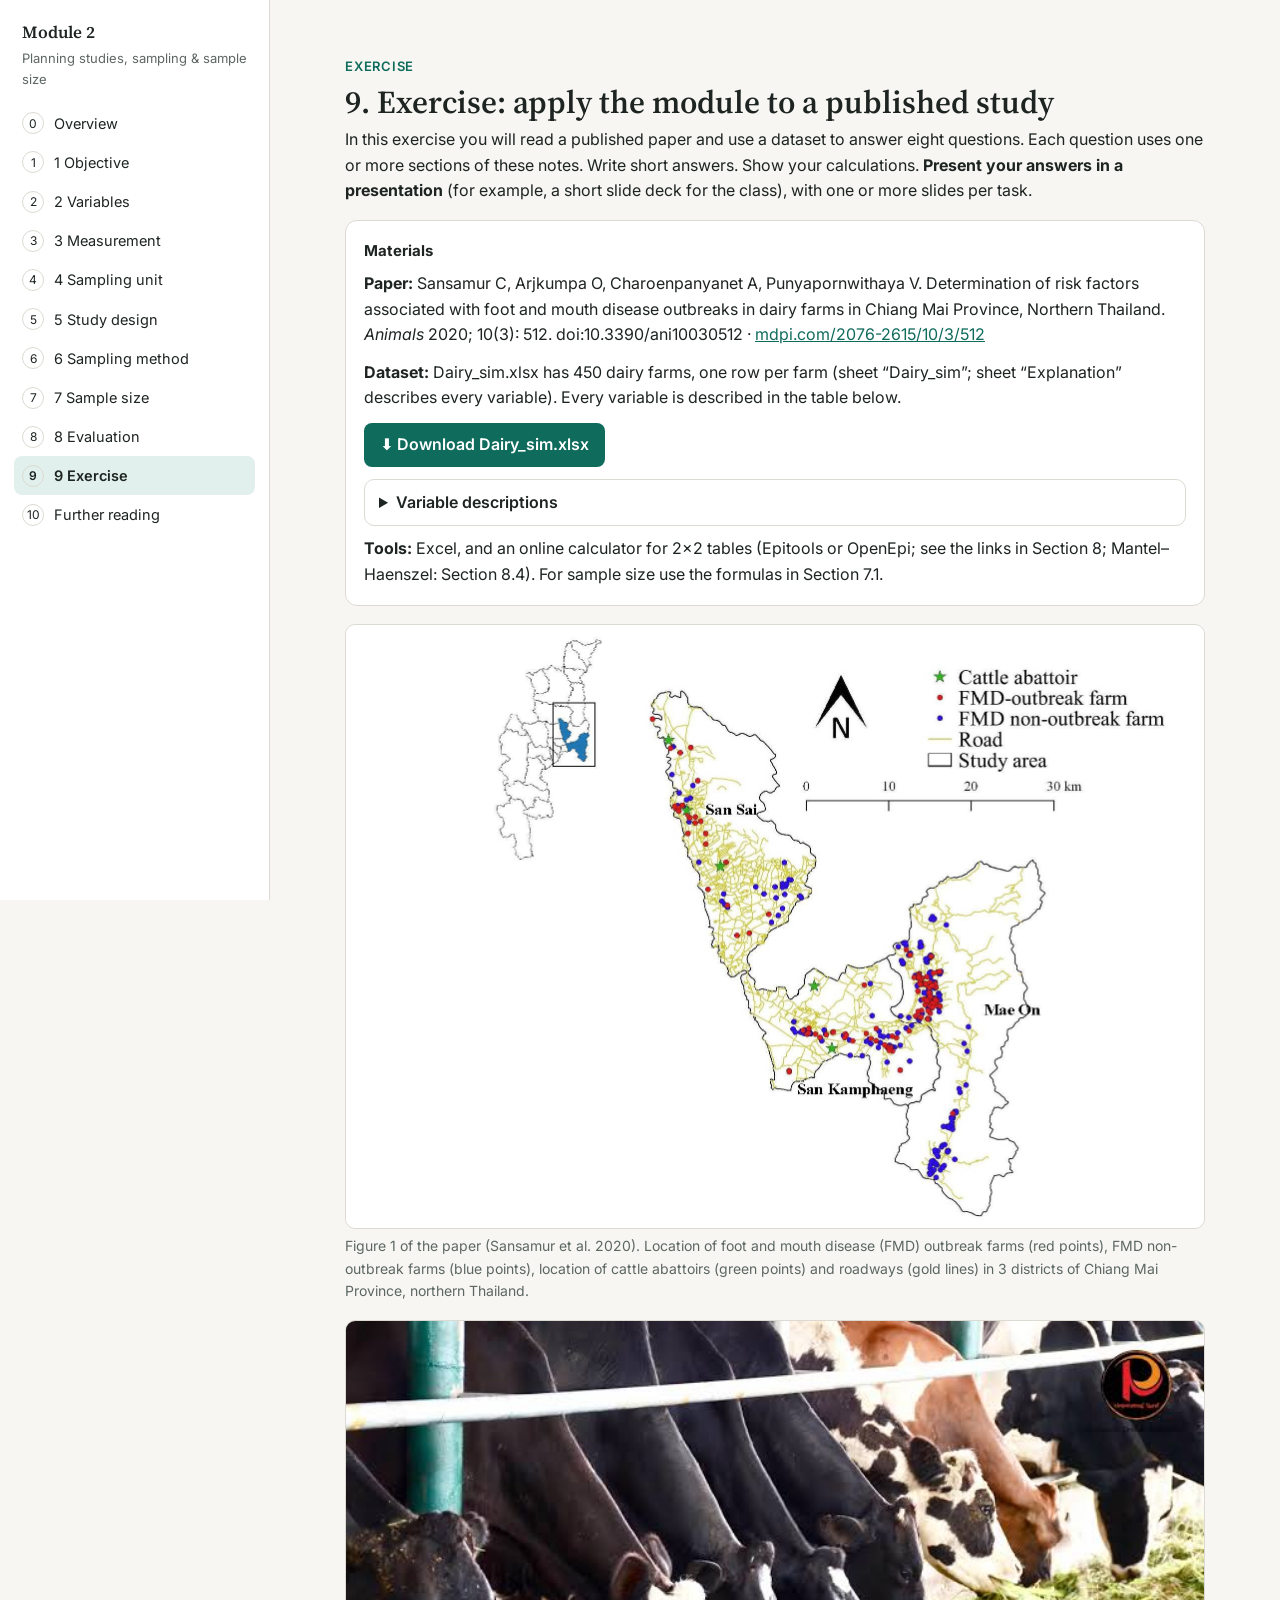
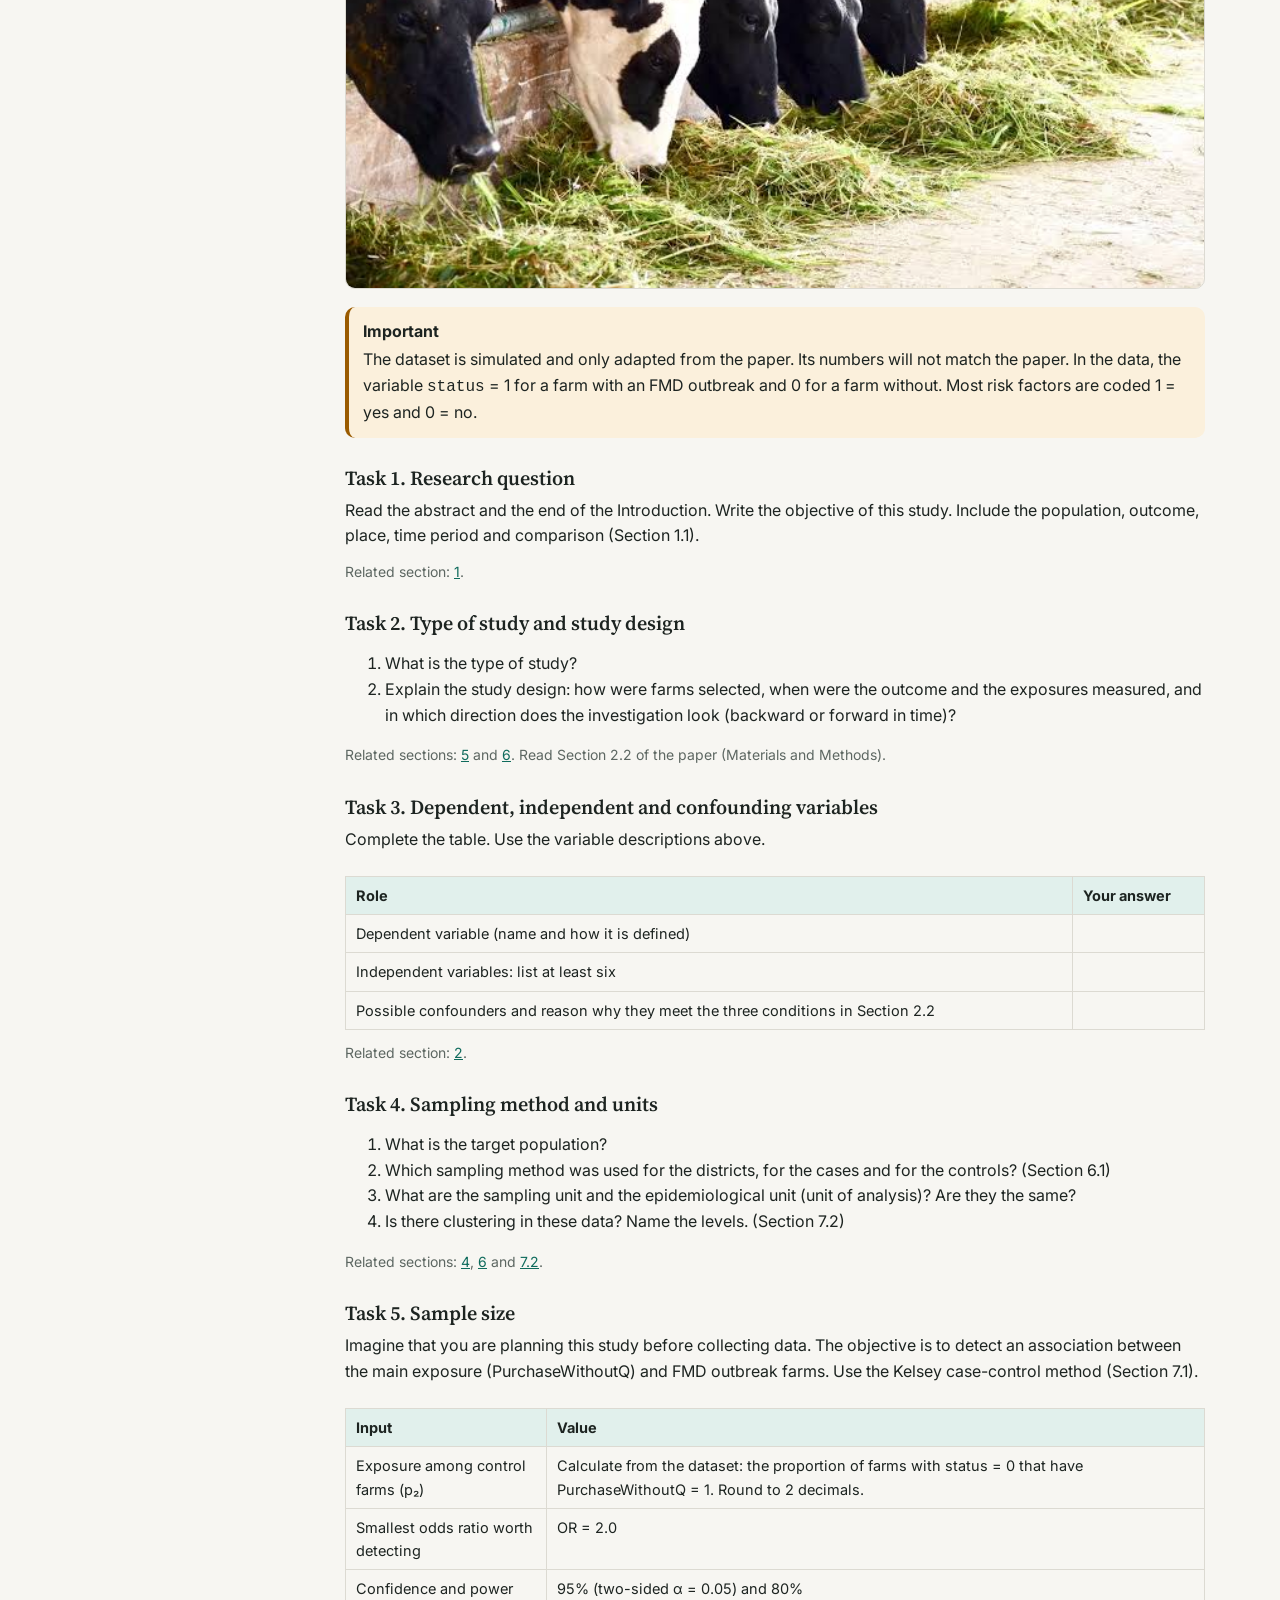
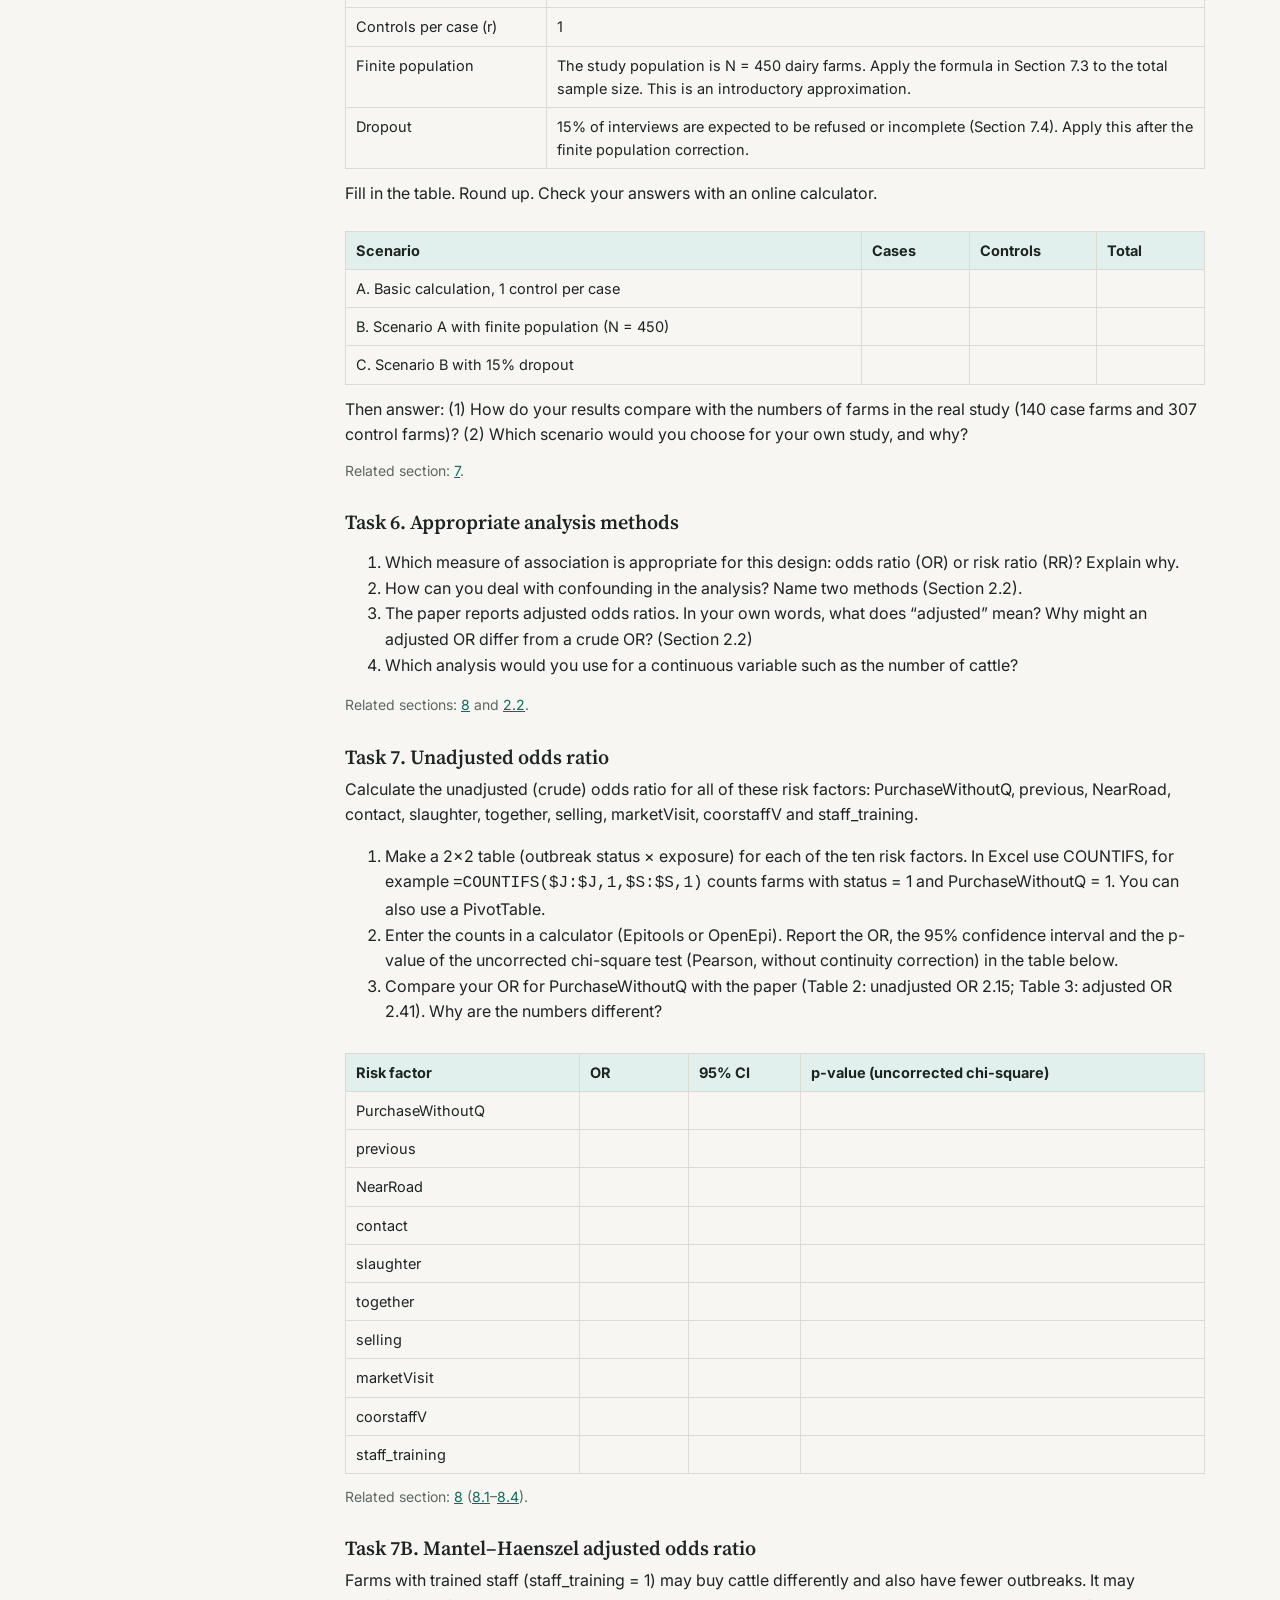
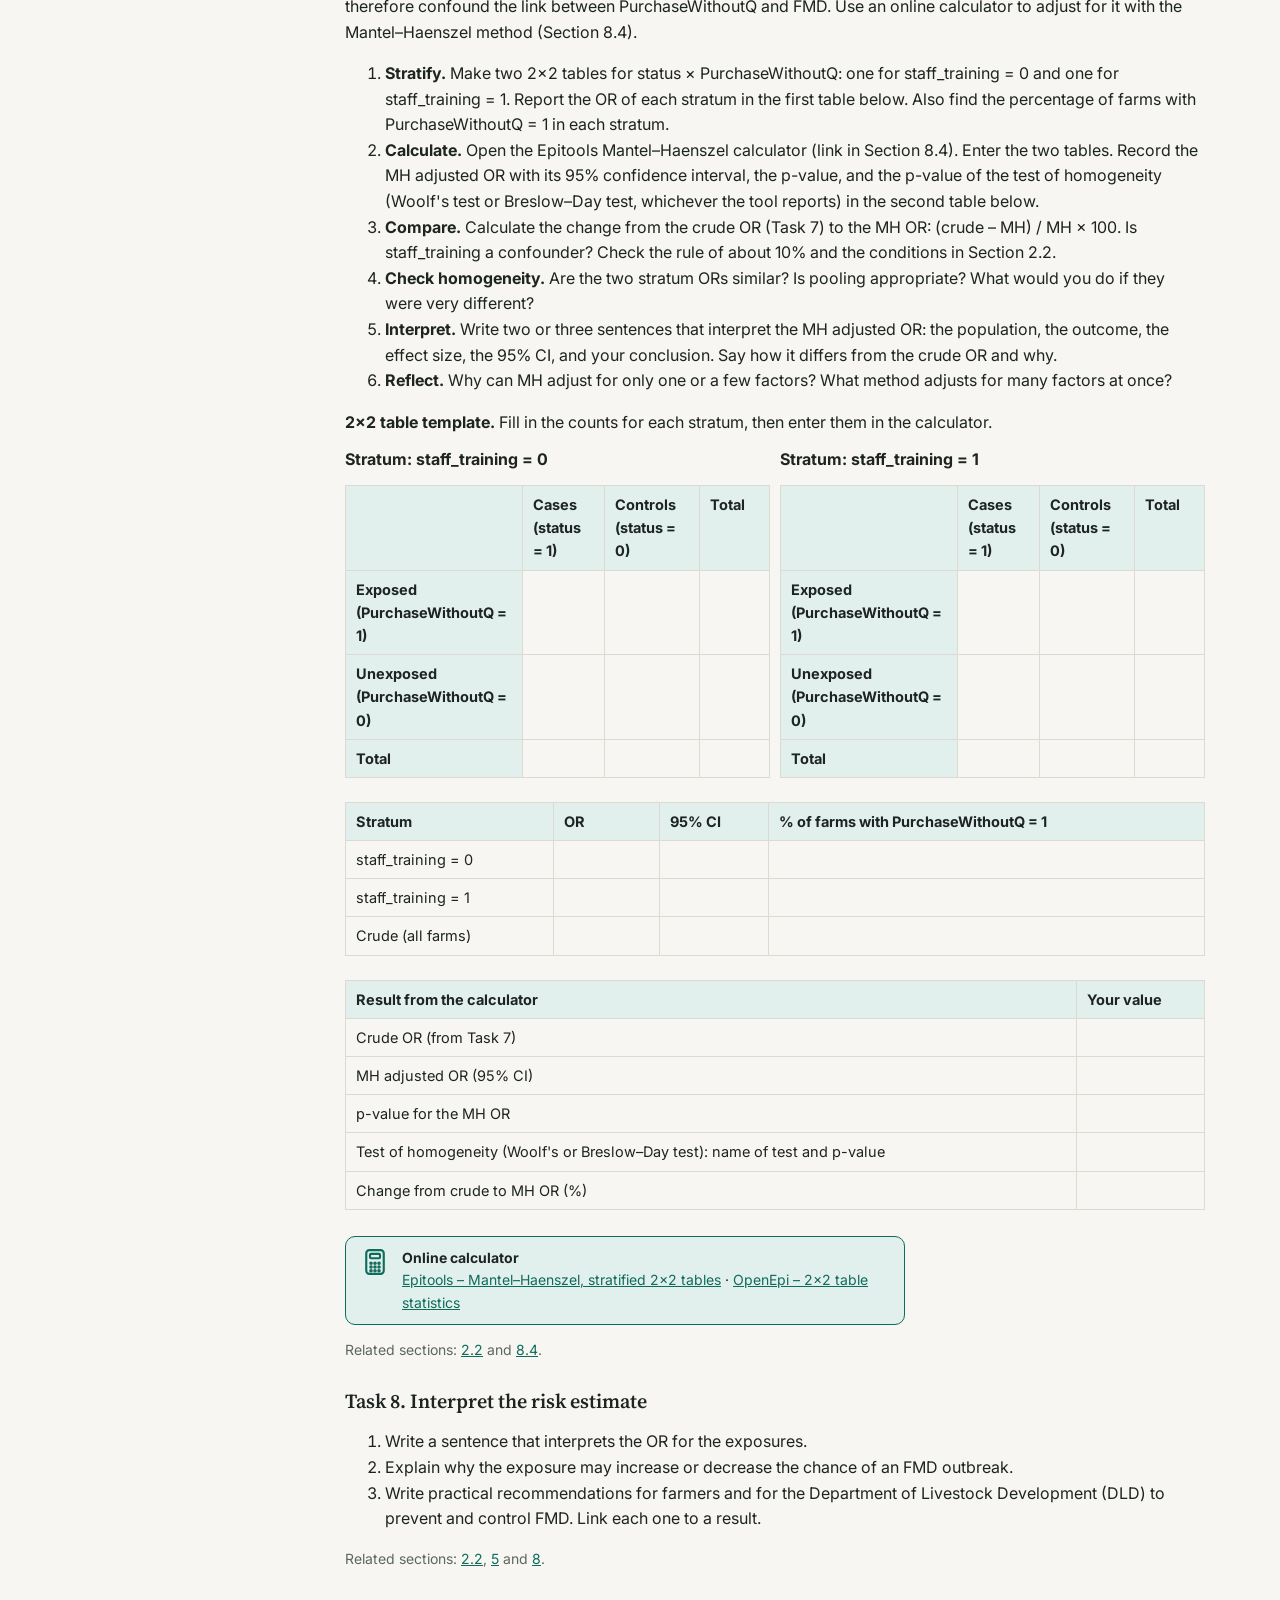
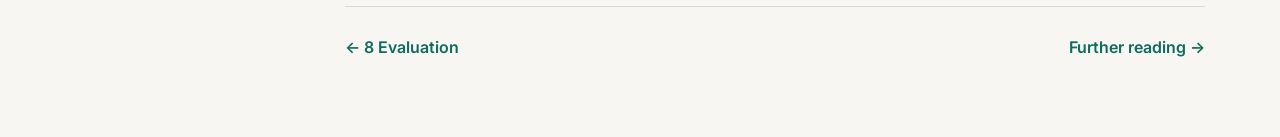
==== 09-exercise.html @ 0840a91d "Add files via upload" ====
<!doctype html>
<html lang="en"><head><meta charset="utf-8"><meta name="viewport" content="width=device-width,initial-scale=1">
<title>Module 2 · 9 Exercise</title>
<link rel="preconnect" href="https://fonts.googleapis.com">
<link href="https://fonts.googleapis.com/css2?family=Inter:wght@400;500;600&family=Source+Serif+4:opsz,wght@8..60,500;8..60,600&display=swap" rel="stylesheet">
<link rel="stylesheet" href="style.css">
</head><body>
<div class="top"><button class="btn alt" id="menu" aria-label="Open contents">☰ Contents</button><b>Module 2</b></div>
<nav class="side" id="side" aria-label="Contents"><div class="brand">Module 2</div><div class="sub">Planning studies, sampling &amp; sample size</div><div id="nav"><a href="index.html"><span class="n">0</span>Overview</a><a href="01-objective.html"><span class="n">1</span>1 Objective</a><a href="02-variables.html"><span class="n">2</span>2 Variables</a><a href="03-measurement.html"><span class="n">3</span>3 Measurement</a><a href="04-sampling-unit.html"><span class="n">4</span>4 Sampling unit</a><a href="05-study-design.html"><span class="n">5</span>5 Study design</a><a href="06-sampling-method.html"><span class="n">6</span>6 Sampling method</a><a href="07-sample-size.html"><span class="n">7</span>7 Sample size</a><a href="08-evaluation.html"><span class="n">8</span>8 Evaluation</a><a href="09-exercise.html" class="on" aria-current="page"><span class="n">9</span>9 Exercise</a><a href="10-further-reading.html"><span class="n">10</span>Further reading</a></div></nav>
<main>
<section id="s9">
 <div class="kick">Exercise</div><h2>9. Exercise: apply the module to a published study</h2>
 <p>In this exercise you will read a published paper and use a dataset to answer eight questions. Each question uses one or more sections of these notes. Write short answers. Show your calculations. <b>Present your answers in a presentation</b> (for example, a short slide deck for the class), with one or more slides per task.</p>
 <div class="card"><h4>Materials</h4><p><b>Paper:</b> Sansamur C, Arjkumpa O, Charoenpanyanet A, Punyapornwithaya V. Determination of risk factors associated with foot and mouth disease outbreaks in dairy farms in Chiang Mai Province, Northern Thailand. <i>Animals</i> 2020; 10(3): 512. doi:10.3390/ani10030512 · <a href="https://www.mdpi.com/2076-2615/10/3/512" target="_blank" rel="noopener">mdpi.com/2076-2615/10/3/512</a></p>
 <p><b>Dataset:</b> Dairy_sim.xlsx has 450 dairy farms, one row per farm (sheet “Dairy_sim”; sheet “Explanation” describes every variable). Every variable is described in the table below.</p>
 <p><a class="btn dl" href="Dairy_sim.xlsx" download>⬇ Download Dairy_sim.xlsx</a></p>
 <details><summary>Variable descriptions</summary><div class="tw"><table><tr><th>Variable</th><th>Explanation</th></tr><tr><td><code>id</code></td><td>Farm ID</td></tr><tr><td><code>villagename</code></td><td>Village name</td></tr><tr><td><code>subdistrict</code></td><td>Subdistrict</td></tr><tr><td><code>district</code></td><td>District</td></tr><tr><td><code>gender</code></td><td>Gender of farmer</td></tr><tr><td><code>age</code></td><td>Age of farmer</td></tr><tr><td><code>expe</code></td><td>Experience of farmer (years)</td></tr><tr><td><code>education</code></td><td>Education level of farmer</td></tr><tr><td><code>number</code></td><td>Number of cattle</td></tr><tr><td><code>status</code></td><td>Status of FMD outbreaks in farms (0 = non-disease; 1 = disease)</td></tr><tr><td><code>previous</code></td><td>History of FMD outbreaks in the previous year</td></tr><tr><td><code>NearRoad</code></td><td>Farm located near roadways</td></tr><tr><td><code>type</code></td><td>Farm with tie-stall system</td></tr><tr><td><code>contact</code></td><td>Having neighbour farm within 500 m radius</td></tr><tr><td><code>water</code></td><td>Use tap water on farm</td></tr><tr><td><code>waste</code></td><td>Farm with waste management</td></tr><tr><td><code>slaughter</code></td><td>Farms located within a 5 km radius of cattle abattoirs</td></tr><tr><td><code>together</code></td><td>Farms located near shared cattle grazing areas in a 10 km radius</td></tr><tr><td><code>PurchaseWithoutQ</code></td><td>Purchase of a new cow without following quarantine protocol</td></tr><tr><td><code>selling</code></td><td>Entrance of vehicle carrying the stock and/or cow out of the farm</td></tr><tr><td><code>feces</code></td><td>Entrance of dung trader vehicles</td></tr><tr><td><code>milk</code></td><td>Farms located within a 5 km radius of milk collecting center</td></tr><tr><td><code>coorstaffV</code></td><td>Employing artificial insemination (AI) services with more than 1 staff member</td></tr><tr><td><code>marketVisit</code></td><td>Farmers visit cattle markets 2 months before outbreaks</td></tr><tr><td><code>neighb_count</code></td><td>Number of neighboring farms within 2 km radius</td></tr><tr><td><code>shared_equip</code></td><td>The farm shares equipment with other farms</td></tr><tr><td><code>staff_training</code></td><td>Farm staff have received formal biosecurity training</td></tr></table></div></details>
 <p style="margin:0"><b>Tools:</b> Excel, and an online calculator for 2×2 tables (Epitools or OpenEpi; see the links in Section 8; Mantel–Haenszel: Section 8.4). For sample size use the formulas in Section 7.1.</p></div>
 <figure><img src="fig_paper1.jpg" alt="Map of FMD outbreak and non-outbreak farms, cattle abattoirs and roads in three districts of Chiang Mai Province" loading="lazy"><figcaption>Figure 1 of the paper (Sansamur et al. 2020). Location of foot and mouth disease (FMD) outbreak farms (red points), FMD non-outbreak farms (blue points), location of cattle abattoirs (green points) and roadways (gold lines) in 3 districts of Chiang Mai Province, northern Thailand.</figcaption></figure>
 <figure><img src="photo_cows.jpg" alt="Dairy cows in a tie-stall barn eating fresh-cut forage at the feed line" loading="lazy"></figure>
 <div class="warn"><b>Important</b>The dataset is simulated and only adapted from the paper. Its numbers will not match the paper. In the data, the variable <code>status</code> = 1 for a farm with an FMD outbreak and 0 for a farm without. Most risk factors are coded 1 = yes and 0 = no.</div>

 <h3>Task 1. Research question</h3>
 <p>Read the abstract and the end of the Introduction. Write the objective of this study. Include the population, outcome, place, time period and comparison (Section 1.1).</p><p class="rel">Related section: <a href="01-objective.html">1</a>.</p>
 <h3>Task 2. Type of study and study design</h3>
 <ol><li>What is the type of study?</li><li>Explain the study design: how were farms selected, when were the outcome and the exposures measured, and in which direction does the investigation look (backward or forward in time)?</li></ol><p class="rel">Related sections: <a href="05-study-design.html">5</a> and <a href="06-sampling-method.html">6</a>. Read Section 2.2 of the paper (Materials and Methods).</p>
 <h3>Task 3. Dependent, independent and confounding variables</h3>
 <p>Complete the table. Use the variable descriptions above.</p>
 <div class="tw"><table class="st"><tr><th>Role</th><th>Your answer</th></tr><tr><td>Dependent variable (name and how it is defined)</td><td></td></tr><tr><td>Independent variables: list at least six</td><td></td></tr><tr><td>Possible confounders and reason why they meet the three conditions in Section 2.2</td><td></td></tr></table></div>
 <p class="rel">Related section: <a href="02-variables.html">2</a>.</p>
 <h3>Task 4. Sampling method and units</h3>
 <ol><li>What is the target population?</li><li>Which sampling method was used for the districts, for the cases and for the controls? (Section 6.1)</li><li>What are the sampling unit and the epidemiological unit (unit of analysis)? Are they the same?</li><li>Is there clustering in these data? Name the levels. (Section 7.2)</li></ol><p class="rel">Related sections: <a href="04-sampling-unit.html">4</a>, <a href="06-sampling-method.html">6</a> and <a href="07-sample-size.html#s7-2">7.2</a>.</p>
 <h3>Task 5. Sample size</h3>
 <p>Imagine that you are planning this study before collecting data. The objective is to detect an association between the main exposure (PurchaseWithoutQ) and FMD outbreak farms. Use the Kelsey case-control method (Section 7.1).</p>
 <div class="tw"><table class="st"><tr><th>Input</th><th>Value</th></tr><tr><td>Exposure among control farms (p₂)</td><td>Calculate from the dataset: the proportion of farms with status = 0 that have PurchaseWithoutQ = 1. Round to 2 decimals.</td></tr><tr><td>Smallest odds ratio worth detecting</td><td>OR = 2.0</td></tr><tr><td>Confidence and power</td><td>95% (two-sided α = 0.05) and 80%</td></tr><tr><td>Controls per case (r)</td><td>1</td></tr><tr><td>Finite population</td><td>The study population is N = 450 dairy farms. Apply the formula in Section 7.3 to the total sample size. This is an introductory approximation.</td></tr><tr><td>Dropout</td><td>15% of interviews are expected to be refused or incomplete (Section 7.4). Apply this after the finite population correction.</td></tr></table></div>
 <p>Fill in the table. Round up. Check your answers with an online calculator.</p>
 <div class="tw"><table class="st"><tr><th>Scenario</th><th>Cases</th><th>Controls</th><th>Total</th></tr><tr><td>A. Basic calculation, 1 control per case</td><td></td><td></td><td></td></tr><tr><td>B. Scenario A with finite population (N = 450)</td><td></td><td></td><td></td></tr><tr><td>C. Scenario B with 15% dropout</td><td></td><td></td><td></td></tr></table></div>
 <p>Then answer: (1) How do your results compare with the numbers of farms in the real study (140 case farms and 307 control farms)? (2) Which scenario would you choose for your own study, and why?</p><p class="rel">Related section: <a href="07-sample-size.html">7</a>.</p>
 <h3>Task 6. Appropriate analysis methods</h3>
 <ol><li>Which measure of association is appropriate for this design: odds ratio (OR) or risk ratio (RR)? Explain why.</li><li>How can you deal with confounding in the analysis? Name two methods (Section 2.2).</li><li>The paper reports adjusted odds ratios. In your own words, what does “adjusted” mean? Why might an adjusted OR differ from a crude OR? (Section 2.2)</li><li>Which analysis would you use for a continuous variable such as the number of cattle?</li></ol><p class="rel">Related sections: <a href="08-evaluation.html">8</a> and <a href="02-variables.html#s2-2">2.2</a>.</p>
 <h3>Task 7. Unadjusted odds ratio</h3>
 <p>Calculate the unadjusted (crude) odds ratio for all of these risk factors: PurchaseWithoutQ, previous, NearRoad, contact, slaughter, together, selling, marketVisit, coorstaffV and staff_training.</p>
 <ol><li>Make a 2×2 table (outbreak status × exposure) for each of the ten risk factors. In Excel use COUNTIFS, for example <code>=COUNTIFS($J:$J,1,$S:$S,1)</code> counts farms with status = 1 and PurchaseWithoutQ = 1. You can also use a PivotTable.</li><li>Enter the counts in a calculator (Epitools or OpenEpi). Report the OR, the 95% confidence interval and the p-value of the uncorrected chi-square test (Pearson, without continuity correction) in the table below.</li><li>Compare your OR for PurchaseWithoutQ with the paper (Table 2: unadjusted OR 2.15; Table 3: adjusted OR 2.41). Why are the numbers different?</li></ol>
 <div class="tw"><table class="st"><tr><th>Risk factor</th><th>OR</th><th>95% CI</th><th>p-value (uncorrected chi-square)</th></tr><tr><td>PurchaseWithoutQ</td><td></td><td></td><td></td></tr><tr><td>previous</td><td></td><td></td><td></td></tr><tr><td>NearRoad</td><td></td><td></td><td></td></tr><tr><td>contact</td><td></td><td></td><td></td></tr><tr><td>slaughter</td><td></td><td></td><td></td></tr><tr><td>together</td><td></td><td></td><td></td></tr><tr><td>selling</td><td></td><td></td><td></td></tr><tr><td>marketVisit</td><td></td><td></td><td></td></tr><tr><td>coorstaffV</td><td></td><td></td><td></td></tr><tr><td>staff_training</td><td></td><td></td><td></td></tr></table></div>
 <p class="rel">Related section: <a href="08-evaluation.html">8</a> (<a href="08-evaluation.html#s8-1">8.1</a>–<a href="08-evaluation.html#s8-4">8.4</a>).</p>
 <h3>Task 7B. Mantel–Haenszel adjusted odds ratio</h3>
 <p>Farms with trained staff (staff_training = 1) may buy cattle differently and also have fewer outbreaks. It may therefore confound the link between PurchaseWithoutQ and FMD. Use an online calculator to adjust for it with the Mantel–Haenszel method (Section 8.4).</p>
 <ol><li><b>Stratify.</b> Make two 2×2 tables for status × PurchaseWithoutQ: one for staff_training = 0 and one for staff_training = 1. Report the OR of each stratum in the first table below. Also find the percentage of farms with PurchaseWithoutQ = 1 in each stratum.</li>
 <li><b>Calculate.</b> Open the Epitools Mantel–Haenszel calculator (link in Section 8.4). Enter the two tables. Record the MH adjusted OR with its 95% confidence interval, the p-value, and the p-value of the test of homogeneity (Woolf's test or Breslow–Day test, whichever the tool reports) in the second table below.</li>
 <li><b>Compare.</b> Calculate the change from the crude OR (Task 7) to the MH OR: (crude – MH) / MH × 100. Is staff_training a confounder? Check the rule of about 10% and the conditions in Section 2.2.</li>
 <li><b>Check homogeneity.</b> Are the two stratum ORs similar? Is pooling appropriate? What would you do if they were very different?</li>
 <li><b>Interpret.</b> Write two or three sentences that interpret the MH adjusted OR: the population, the outcome, the effect size, the 95% CI, and your conclusion. Say how it differs from the crude OR and why.</li>
 <li><b>Reflect.</b> Why can MH adjust for only one or a few factors? What method adjusts for many factors at once?</li></ol>
 <p><b>2×2 table template.</b> Fill in the counts for each stratum, then enter them in the calculator.</p>
 <div class="strata"><div><b>Stratum: staff_training = 0</b><div class="tw"><table class="st"><tr><th></th><th>Cases (status = 1)</th><th>Controls (status = 0)</th><th>Total</th></tr><tr><th>Exposed (PurchaseWithoutQ = 1)</th><td></td><td></td><td></td></tr><tr><th>Unexposed (PurchaseWithoutQ = 0)</th><td></td><td></td><td></td></tr><tr><th>Total</th><td></td><td></td><td></td></tr></table></div></div><div><b>Stratum: staff_training = 1</b><div class="tw"><table class="st"><tr><th></th><th>Cases (status = 1)</th><th>Controls (status = 0)</th><th>Total</th></tr><tr><th>Exposed (PurchaseWithoutQ = 1)</th><td></td><td></td><td></td></tr><tr><th>Unexposed (PurchaseWithoutQ = 0)</th><td></td><td></td><td></td></tr><tr><th>Total</th><td></td><td></td><td></td></tr></table></div></div></div>
 <div class="tw"><table class="st"><tr><th>Stratum</th><th>OR</th><th>95% CI</th><th>% of farms with PurchaseWithoutQ = 1</th></tr><tr><td>staff_training = 0</td><td></td><td></td><td></td></tr><tr><td>staff_training = 1</td><td></td><td></td><td></td></tr><tr><td>Crude (all farms)</td><td></td><td></td><td></td></tr></table></div>
 <div class="tw"><table class="st"><tr><th>Result from the calculator</th><th>Your value</th></tr><tr><td>Crude OR (from Task 7)</td><td></td></tr><tr><td>MH adjusted OR (95% CI)</td><td></td></tr><tr><td>p-value for the MH OR</td><td></td></tr><tr><td>Test of homogeneity (Woolf's or Breslow–Day test): name of test and p-value</td><td></td></tr><tr><td>Change from crude to MH OR (%)</td><td></td></tr></table></div>
 <div class="calc"><svg viewBox="0 0 24 24" width="30" height="30" fill="none" stroke="currentColor" stroke-width="1.7" stroke-linecap="round" stroke-linejoin="round" aria-hidden="true"><rect x="5" y="2.5" width="14" height="19" rx="2.5"/><rect x="8" y="5.5" width="8" height="3.5" rx=".8"/><circle cx="8.8" cy="13" r=".6" fill="currentColor"/><circle cx="12" cy="13" r=".6" fill="currentColor"/><circle cx="15.2" cy="13" r=".6" fill="currentColor"/><circle cx="8.8" cy="16" r=".6" fill="currentColor"/><circle cx="12" cy="16" r=".6" fill="currentColor"/><circle cx="15.2" cy="16" r=".6" fill="currentColor"/><circle cx="8.8" cy="19" r=".6" fill="currentColor"/><circle cx="12" cy="19" r=".6" fill="currentColor"/><circle cx="15.2" cy="19" r=".6" fill="currentColor"/></svg><div><b>Online calculator</b><br><a href="https://epitools.ausvet.com.au/mantelhaenszel" target="_blank" rel="noopener">Epitools – Mantel–Haenszel, stratified 2×2 tables</a> · <a href="https://www.openepi.com/TwobyTwo/TwobyTwo.htm" target="_blank" rel="noopener">OpenEpi – 2×2 table statistics</a></div></div>
 <p class="rel">Related sections: <a href="02-variables.html#s2-2">2.2</a> and <a href="08-evaluation.html#s8-4">8.4</a>.</p>
 <h3>Task 8. Interpret the risk estimate</h3>
 <ol><li>Write a sentence that interprets the OR for the exposures.</li><li>Explain why the exposure may increase or decrease the chance of an FMD outbreak.</li><li>Write practical recommendations for farmers and for the Department of Livestock Development (DLD) to prevent and control FMD. Link each one to a result.</li></ol><p class="rel">Related sections: <a href="02-variables.html#s2-2">2.2</a>, <a href="05-study-design.html">5</a> and <a href="08-evaluation.html">8</a>.</p>
</section>
<div class="pn"><a href="08-evaluation.html">← 8 Evaluation</a><a href="10-further-reading.html">Further reading →</a></div>
</main>
<script src="app.js"></script>
<script>

</script>
</body></html>
---- style.css ----
:root{--bg:#f7f6f2;--surface:#fff;--ink:#1d2421;--muted:#5d6762;--line:#dcdad2;--accent:#0f6b5c;--accent-ink:#fff;--accent-soft:#e1f0ec;--warn:#9a5b00;--warn-soft:#fbf0dc;--good:#1f7a43;--good-soft:#e2f3e8;--bad:#b3362b;--bad-soft:#fae6e3;--dot:#c9cdc9;--sel:#0f6b5c;--s2:#d9822b;}
@media (prefers-color-scheme:dark){:root:not([data-theme="light"]){--bg:#151a18;--surface:#1e2522;--ink:#e8ece9;--muted:#9aa6a0;--line:#33403a;--accent:#4fc2ab;--accent-ink:#0b1512;--accent-soft:#1d3a33;--warn:#e6b15c;--warn-soft:#3a2f17;--good:#6bcf8f;--good-soft:#1b3326;--bad:#f08a80;--bad-soft:#3d211d;--dot:#4a554f;--sel:#4fc2ab;--s2:#f0a35a;}}
:root[data-theme="dark"]{--bg:#151a18;--surface:#1e2522;--ink:#e8ece9;--muted:#9aa6a0;--line:#33403a;--accent:#4fc2ab;--accent-ink:#0b1512;--accent-soft:#1d3a33;--warn:#e6b15c;--warn-soft:#3a2f17;--good:#6bcf8f;--good-soft:#1b3326;--bad:#f08a80;--bad-soft:#3d211d;--dot:#4a554f;--sel:#4fc2ab;--s2:#f0a35a;}
*{box-sizing:border-box}
html{scroll-behavior:smooth;scroll-padding-top:70px}
body{margin:0;background:var(--bg);color:var(--ink);font:16px/1.6 Inter,system-ui,sans-serif;overflow-x:hidden}
h1,h2,h3{font-family:'Source Serif 4',Georgia,serif;font-weight:600;line-height:1.2;margin:0}
h1{font-size:clamp(30px,5vw,46px)} h2{font-size:clamp(24px,3.4vw,32px);margin-bottom:6px} h3{font-size:20px;margin:28px 0 8px}
p{margin:0 0 12px} a{color:var(--accent)}
.top{display:none}
.side{position:fixed;inset:0 auto 0 0;width:270px;background:var(--surface);border-right:1px solid var(--line);padding:20px 14px;overflow:auto;z-index:20}
.side .brand{font:600 17px 'Source Serif 4',serif;padding:0 8px 4px}.side .sub{font-size:13px;color:var(--muted);padding:0 8px 14px}
.side a{display:flex;gap:10px;align-items:center;padding:8px;border-radius:8px;color:var(--ink);text-decoration:none;font-size:14.5px}
.side a:hover{background:var(--accent-soft)} .side a.on{background:var(--accent-soft);font-weight:600}
.side a .n{width:22px;height:22px;border-radius:50%;border:1.5px solid var(--line);display:grid;place-items:center;font-size:12px;flex:none}
.side a.done .n{background:var(--good);border-color:var(--good);color:#fff}
.bar{height:6px;background:var(--line);border-radius:3px;margin:6px 8px 14px;overflow:hidden}.bar i{display:block;height:100%;background:var(--accent);width:0;transition:width .3s}
main{margin-left:270px;padding:0 24px 80px}
section{max-width:860px;margin:0 auto;padding:56px 0 24px;border-bottom:1px solid var(--line)}
.kick{font-size:13px;letter-spacing:.06em;text-transform:uppercase;color:var(--accent);font-weight:600;margin-bottom:6px}
.lead{font-size:18px;color:var(--muted)}
.card{background:var(--surface);border:1px solid var(--line);border-radius:12px;padding:18px;margin:16px 0}
.card h4{margin:0 0 8px;font-size:15px}
.tip,.warn,.good{border-radius:10px;padding:12px 14px;margin:14px 0;border-left:4px solid var(--accent);background:var(--accent-soft)}
.warn{border-color:var(--warn);background:var(--warn-soft)} .good{border-color:var(--good);background:var(--good-soft)}
.tip b:first-child,.warn b:first-child{display:block;margin-bottom:2px}
table{border-collapse:collapse;width:100%;font-size:14.5px;margin:12px 0}
.tw{overflow-x:auto;-webkit-overflow-scrolling:touch}
th,td{border:1px solid var(--line);padding:7px 10px;text-align:left;vertical-align:top} th{background:var(--accent-soft)}
.f{font-family:'Source Serif 4',Georgia,serif;font-size:18px;text-align:center;background:var(--surface);border:1px dashed var(--line);border-radius:10px;padding:10px;margin:12px 0;overflow-x:auto;white-space:nowrap}
.grid{display:grid;gap:12px;grid-template-columns:repeat(auto-fit,minmax(200px,1fr))}
button,select,input,textarea{font:inherit;color:var(--ink)}
.btn{background:var(--accent);color:var(--accent-ink);border:0;border-radius:8px;padding:9px 16px;font-weight:600;cursor:pointer}
.btn.alt{background:transparent;color:var(--accent);border:1.5px solid var(--accent)}
.btn:focus-visible,.chip:focus-visible,select:focus-visible,input:focus-visible,textarea:focus-visible,summary:focus-visible,a:focus-visible{outline:3px solid var(--accent);outline-offset:2px}
.chip{border:1.5px solid var(--line);background:var(--surface);border-radius:999px;padding:6px 14px;cursor:pointer;font-size:14px}
.chip[aria-pressed="true"]{background:var(--accent);color:var(--accent-ink);border-color:var(--accent)}
input[type=number],select,textarea{background:var(--surface);border:1.5px solid var(--line);border-radius:8px;padding:7px 9px;width:100%}
textarea{min-height:70px;resize:vertical}
label{display:block;font-size:13.5px;color:var(--muted);margin-bottom:3px}
.row{display:flex;gap:10px;flex-wrap:wrap;align-items:flex-end}.row>div{flex:1 1 120px;min-width:100px}
.res{background:var(--accent-soft);border-radius:10px;padding:12px 14px;margin-top:12px}
.big{font:600 30px 'Source Serif 4',serif;color:var(--accent)}
.steps{font-size:14.5px;color:var(--muted);margin:6px 0 0;padding-left:0;list-style:none}.steps li{margin:3px 0}
.tabs{display:flex;gap:6px;flex-wrap:wrap;margin-bottom:10px}
.q{border:1px solid var(--line);border-radius:10px;padding:12px 14px;margin:10px 0;background:var(--surface)}
.q .o{display:block;width:100%;text-align:left;background:none;border:1.5px solid var(--line);border-radius:8px;padding:8px 12px;margin:6px 0;cursor:pointer}
.q .o:hover{border-color:var(--accent)}.q .o.ok{background:var(--good-soft);border-color:var(--good)}.q .o.no{background:var(--bad-soft);border-color:var(--bad)}
.q .why{font-size:14.5px;margin-top:6px;color:var(--muted)}
.score{font-weight:600;color:var(--accent)}
details{border:1px solid var(--line);border-radius:10px;padding:10px 14px;margin:10px 0;background:var(--surface)} summary{cursor:pointer;font-weight:600}
svg text{fill:var(--ink);font-family:Inter,sans-serif}
.pop{display:grid;grid-template-columns:repeat(10,1fr);gap:5px;max-width:380px;margin:12px 0}
.pop i{aspect-ratio:1;border-radius:50%;background:var(--dot);border:2px solid transparent;display:block}
.pop i.b{border-color:var(--s2);background:color-mix(in srgb,var(--s2) 35%,var(--dot))}
.pop i.s{background:var(--sel);border-color:var(--sel);transform:scale(1.08)}
.mark{background:var(--warn-soft);padding:0 3px;border-radius:3px}
.strata{display:grid;gap:10px;grid-template-columns:repeat(auto-fit,minmax(230px,1fr))}
.t22 input{width:64px;padding:5px 6px;text-align:center}.t22 td,.t22 th{padding:5px 8px}
.pill{display:inline-block;padding:2px 10px;border-radius:999px;font-size:13px;font-weight:600;background:var(--accent-soft);color:var(--accent)}
.lvl{display:block;width:100%;text-align:left;border:1.5px solid var(--line);background:var(--surface);border-radius:8px;padding:9px 12px;margin:6px 0;cursor:pointer}
.lvl[aria-pressed="true"]{border-color:var(--accent);background:var(--accent-soft);font-weight:600}
@media (max-width:899px){
 .side{transform:translateX(-100%);transition:transform .25s;width:min(300px,86vw)} .side.open{transform:none;box-shadow:0 0 0 100vmax rgba(0,0,0,.4)}
 .top{display:flex;position:sticky;top:0;z-index:15;background:var(--surface);border-bottom:1px solid var(--line);padding:10px 16px;align-items:center;gap:12px}
 .top b{font:600 16px 'Source Serif 4',serif} main{margin-left:0;padding:0 16px 60px} section{padding-top:36px}
}
figure{margin:18px 0}figure img{width:100%;height:auto;background:#fff;border:1px solid var(--line);border-radius:10px;display:block}figcaption{font-size:14px;color:var(--muted);margin-top:6px}
.calc{display:flex;gap:12px;align-items:flex-start;max-width:560px;margin:14px 0;padding:10px 14px;border:1.5px solid var(--accent);border-radius:10px;background:var(--accent-soft);font-size:14px}.calc svg{flex:none;color:var(--accent)}.calc .cn{color:var(--muted);font-size:13px;margin-top:4px}
.ci{display:inline-block;vertical-align:middle;color:var(--accent)}.ci svg{width:18px;height:18px}
.f2{background:var(--surface);border-left:3px solid var(--accent);padding:8px 14px;margin:8px 0;font-size:15px;overflow-x:auto}
table.st td{min-width:70px;height:30px}.rel{font-size:14px;color:var(--muted)}a.btn.dl{display:inline-block;text-decoration:none}
.rs{background:none;border:0;color:var(--accent);font-weight:600;cursor:pointer;padding:6px 0;text-decoration:underline}

.side a.on{background:var(--accent-soft);font-weight:600}.pn{max-width:860px;margin:28px auto 0;display:flex;justify-content:space-between;gap:12px;font-weight:600}.pn a{text-decoration:none}
.nav2{}
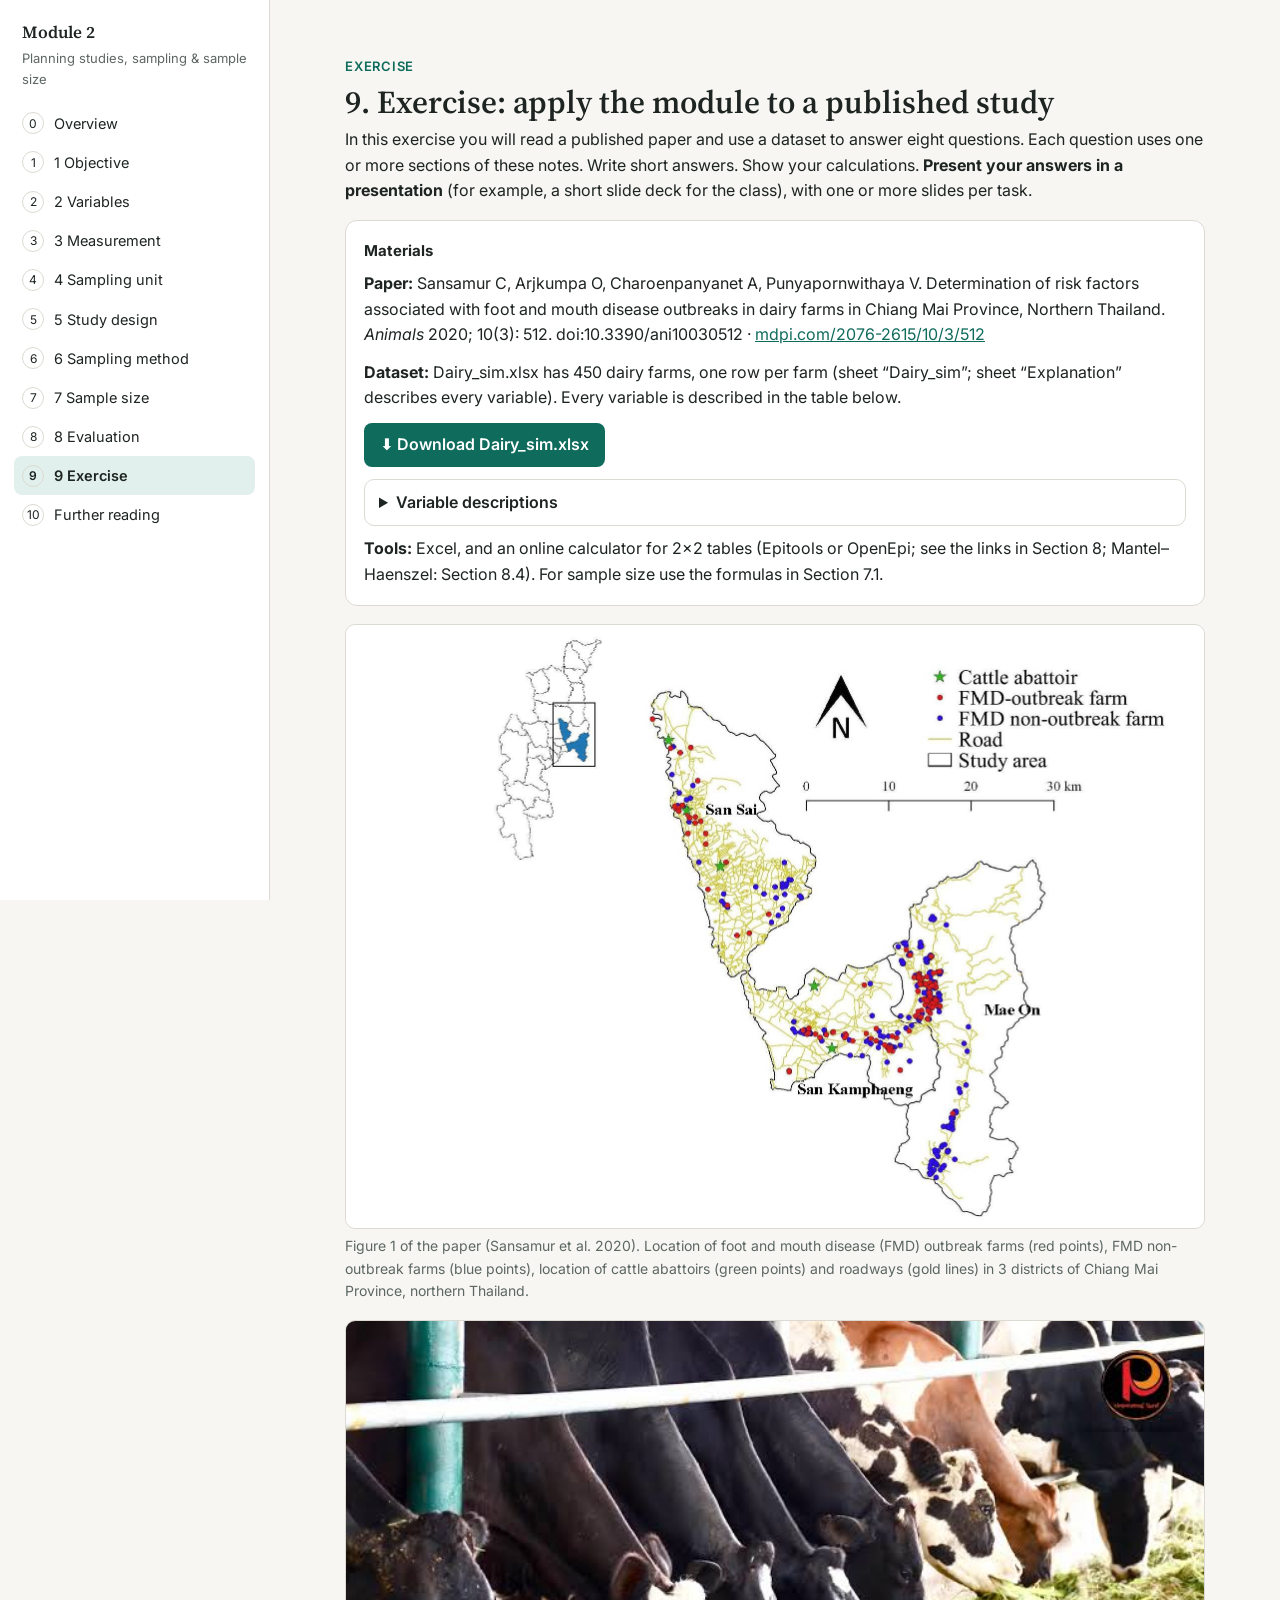
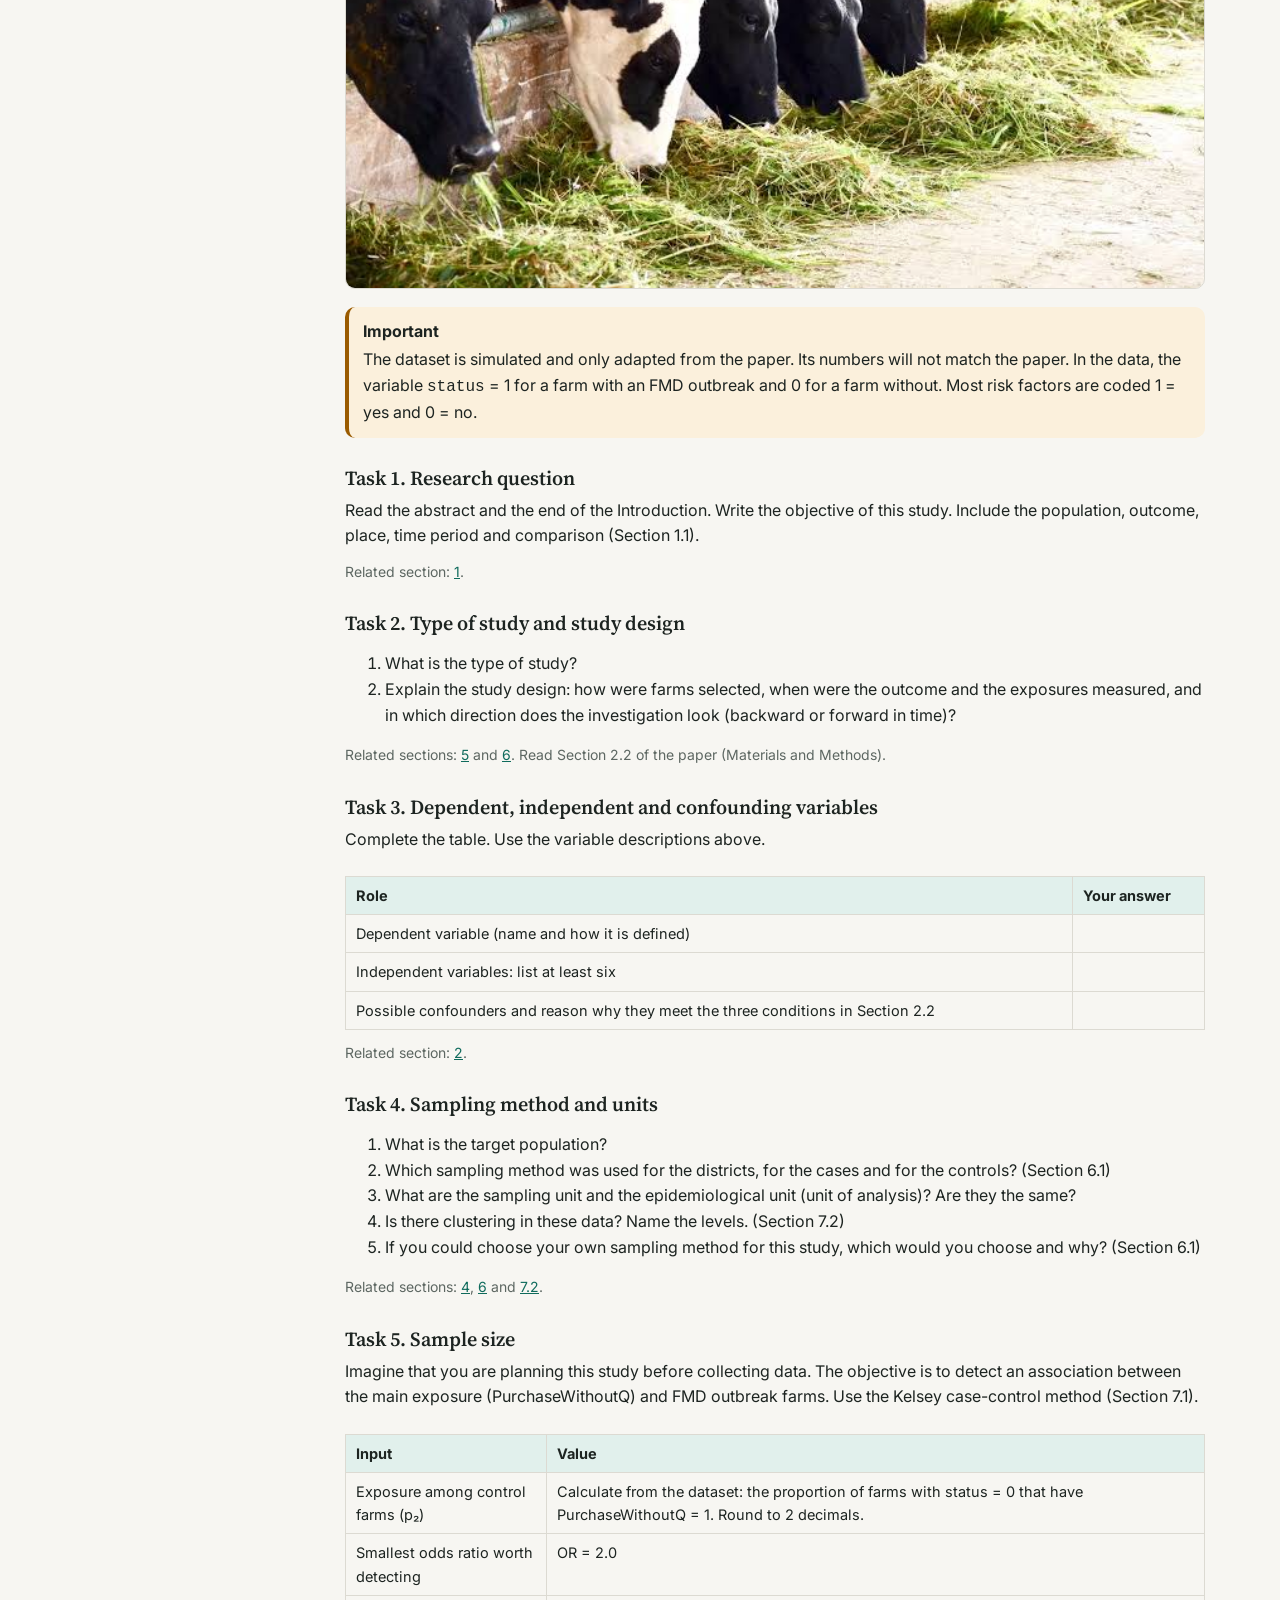
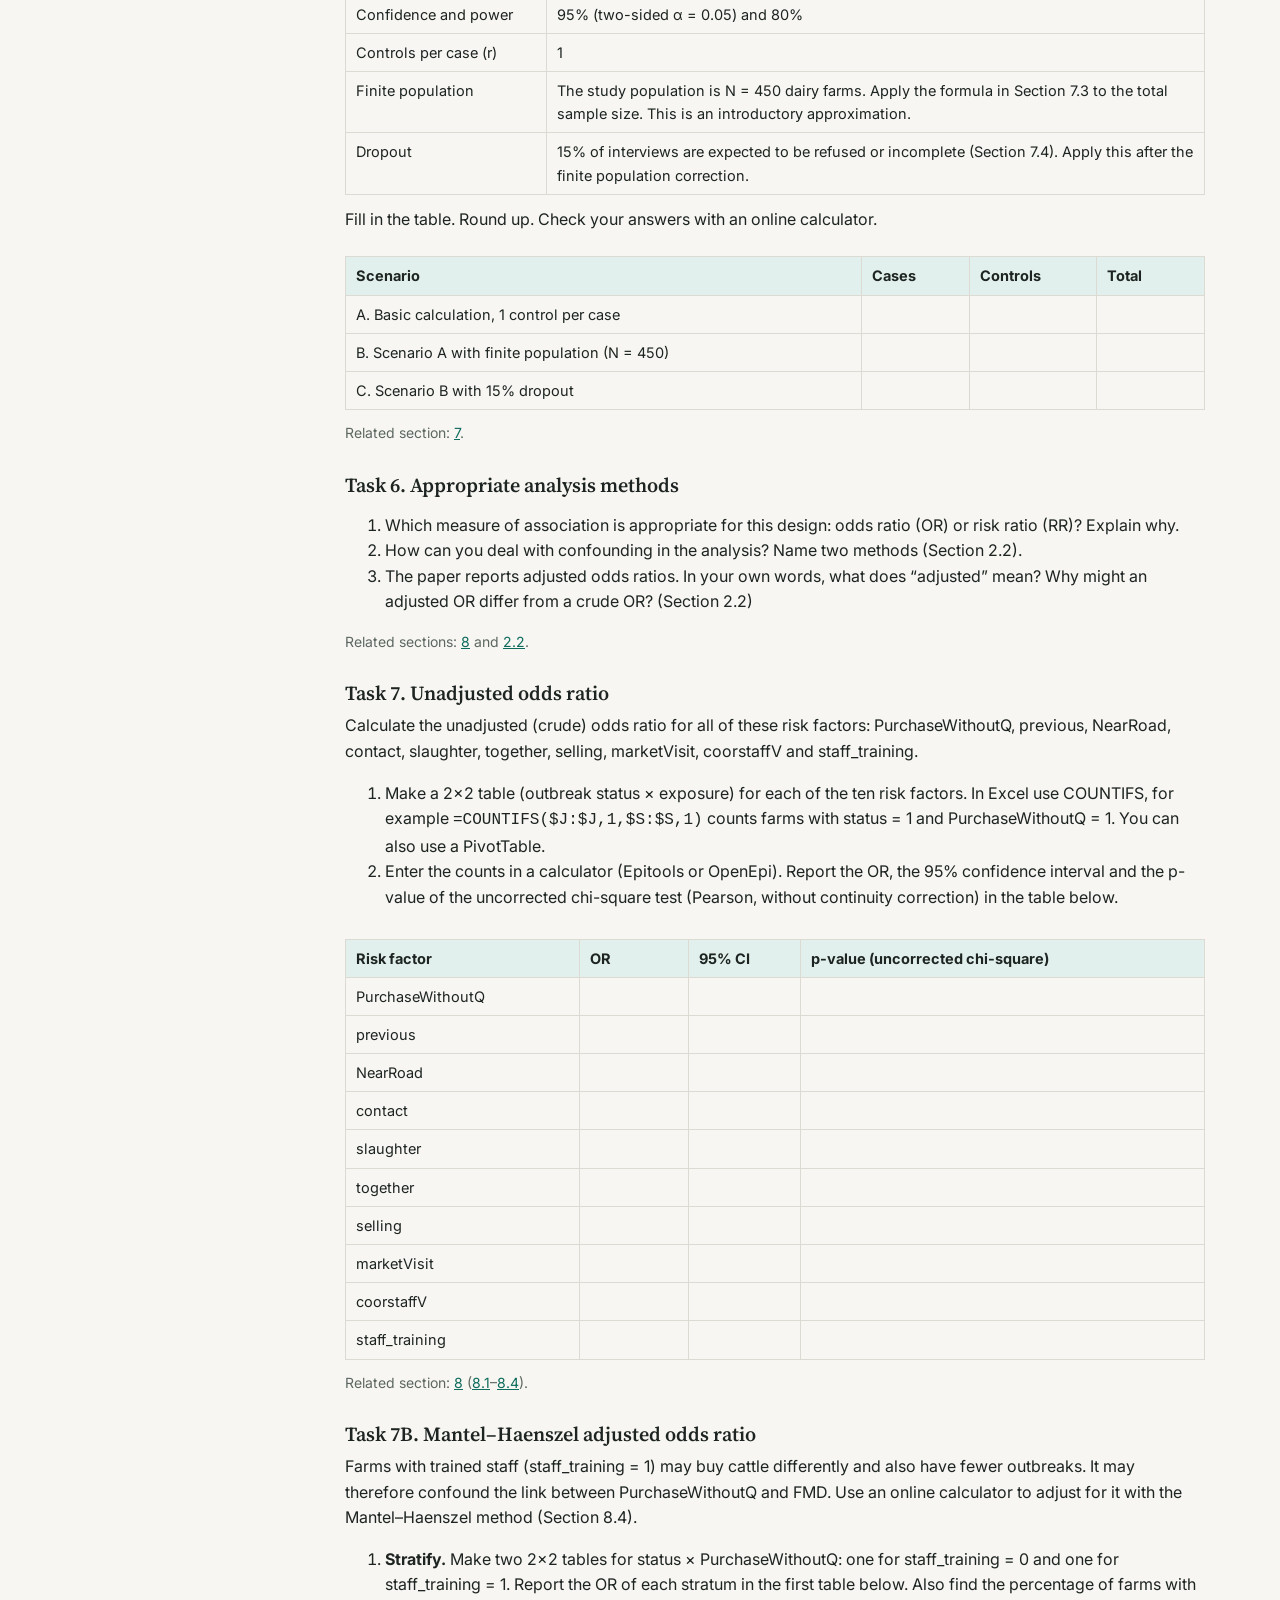
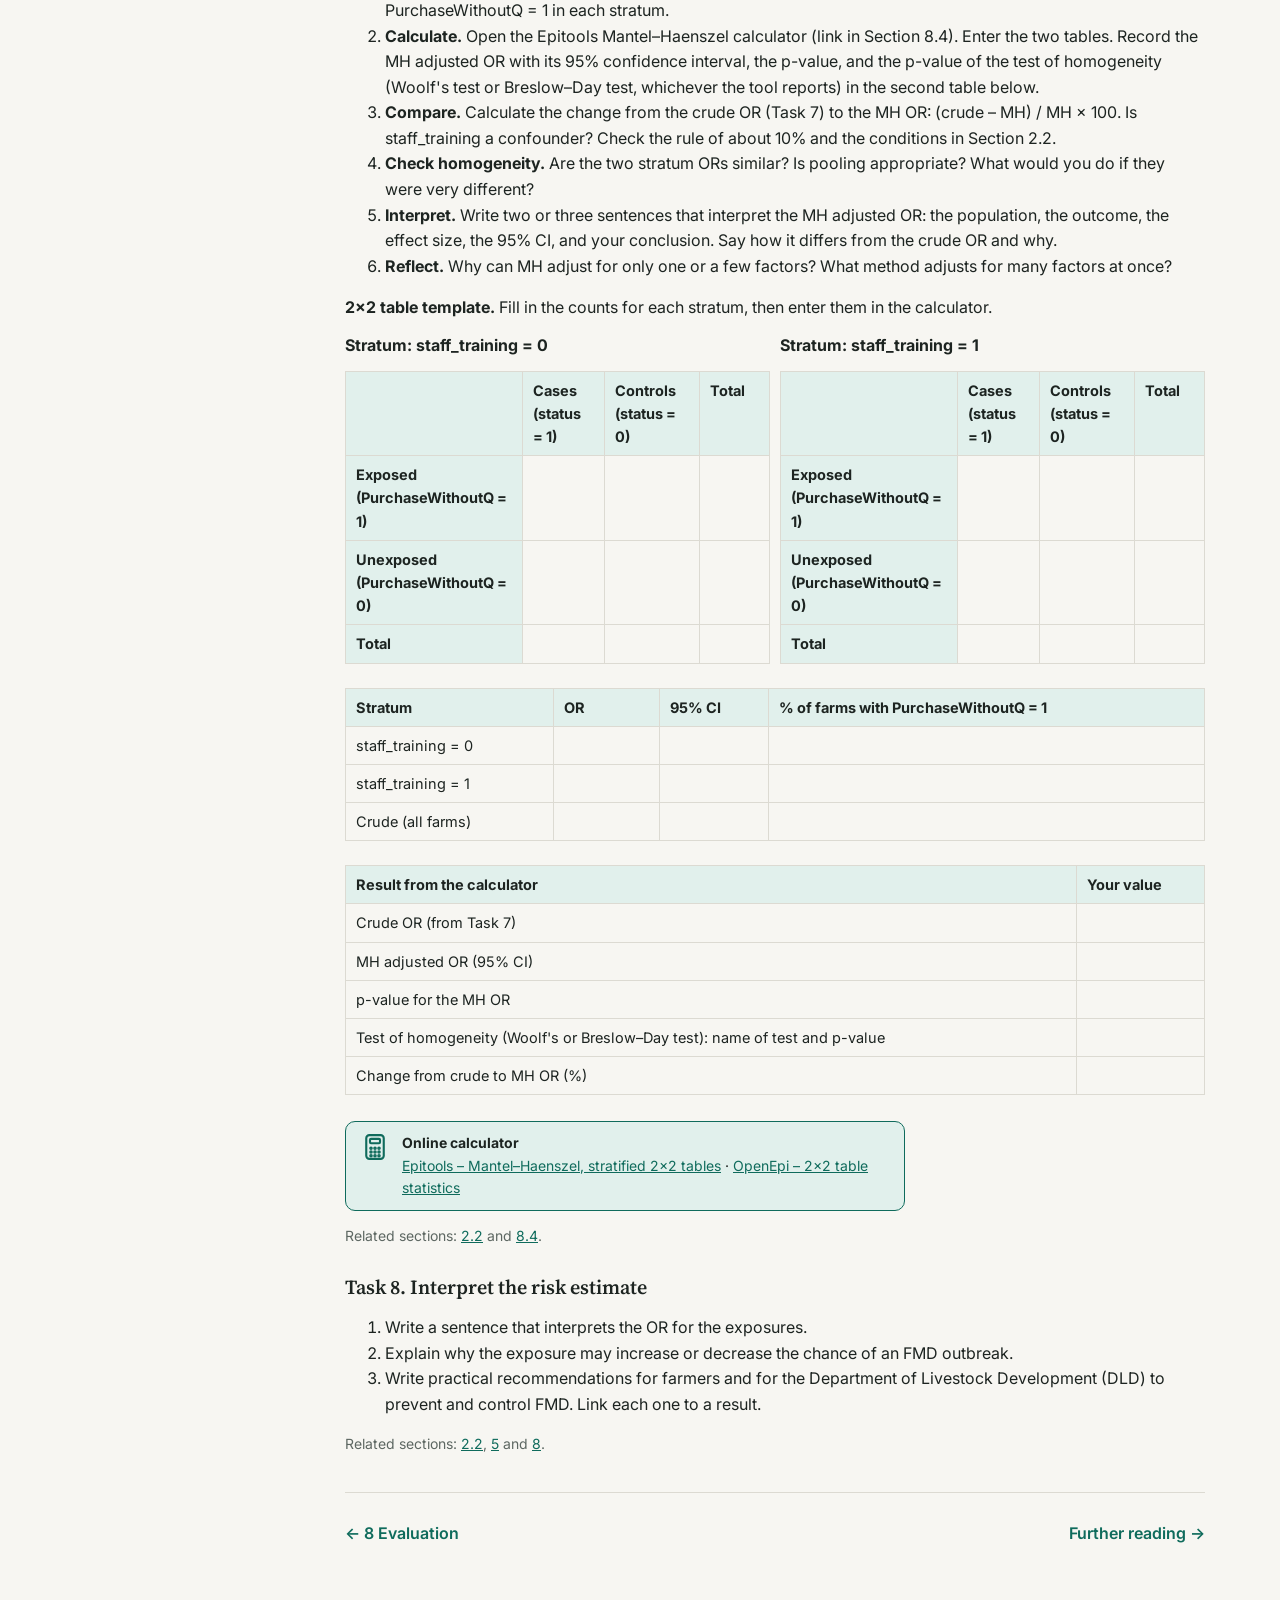
==== commit 54cab6b6: "Add files via upload" ====
--- a/09-exercise.html
+++ b/09-exercise.html
@@ -29,18 +29,18 @@
  <div class="tw"><table class="st"><tr><th>Role</th><th>Your answer</th></tr><tr><td>Dependent variable (name and how it is defined)</td><td></td></tr><tr><td>Independent variables: list at least six</td><td></td></tr><tr><td>Possible confounders and reason why they meet the three conditions in Section 2.2</td><td></td></tr></table></div>
  <p class="rel">Related section: <a href="02-variables.html">2</a>.</p>
  <h3>Task 4. Sampling method and units</h3>
- <ol><li>What is the target population?</li><li>Which sampling method was used for the districts, for the cases and for the controls? (Section 6.1)</li><li>What are the sampling unit and the epidemiological unit (unit of analysis)? Are they the same?</li><li>Is there clustering in these data? Name the levels. (Section 7.2)</li></ol><p class="rel">Related sections: <a href="04-sampling-unit.html">4</a>, <a href="06-sampling-method.html">6</a> and <a href="07-sample-size.html#s7-2">7.2</a>.</p>
+ <ol><li>What is the target population?</li><li>Which sampling method was used for the districts, for the cases and for the controls? (Section 6.1)</li><li>What are the sampling unit and the epidemiological unit (unit of analysis)? Are they the same?</li><li>Is there clustering in these data? Name the levels. (Section 7.2)</li><li>If you could choose your own sampling method for this study, which would you choose and why? (Section 6.1)</li></ol><p class="rel">Related sections: <a href="04-sampling-unit.html">4</a>, <a href="06-sampling-method.html">6</a> and <a href="07-sample-size.html#s7-2">7.2</a>.</p>
  <h3>Task 5. Sample size</h3>
  <p>Imagine that you are planning this study before collecting data. The objective is to detect an association between the main exposure (PurchaseWithoutQ) and FMD outbreak farms. Use the Kelsey case-control method (Section 7.1).</p>
  <div class="tw"><table class="st"><tr><th>Input</th><th>Value</th></tr><tr><td>Exposure among control farms (p₂)</td><td>Calculate from the dataset: the proportion of farms with status = 0 that have PurchaseWithoutQ = 1. Round to 2 decimals.</td></tr><tr><td>Smallest odds ratio worth detecting</td><td>OR = 2.0</td></tr><tr><td>Confidence and power</td><td>95% (two-sided α = 0.05) and 80%</td></tr><tr><td>Controls per case (r)</td><td>1</td></tr><tr><td>Finite population</td><td>The study population is N = 450 dairy farms. Apply the formula in Section 7.3 to the total sample size. This is an introductory approximation.</td></tr><tr><td>Dropout</td><td>15% of interviews are expected to be refused or incomplete (Section 7.4). Apply this after the finite population correction.</td></tr></table></div>
  <p>Fill in the table. Round up. Check your answers with an online calculator.</p>
  <div class="tw"><table class="st"><tr><th>Scenario</th><th>Cases</th><th>Controls</th><th>Total</th></tr><tr><td>A. Basic calculation, 1 control per case</td><td></td><td></td><td></td></tr><tr><td>B. Scenario A with finite population (N = 450)</td><td></td><td></td><td></td></tr><tr><td>C. Scenario B with 15% dropout</td><td></td><td></td><td></td></tr></table></div>
- <p>Then answer: (1) How do your results compare with the numbers of farms in the real study (140 case farms and 307 control farms)? (2) Which scenario would you choose for your own study, and why?</p><p class="rel">Related section: <a href="07-sample-size.html">7</a>.</p>
+ <p class="rel">Related section: <a href="07-sample-size.html">7</a>.</p>
  <h3>Task 6. Appropriate analysis methods</h3>
- <ol><li>Which measure of association is appropriate for this design: odds ratio (OR) or risk ratio (RR)? Explain why.</li><li>How can you deal with confounding in the analysis? Name two methods (Section 2.2).</li><li>The paper reports adjusted odds ratios. In your own words, what does “adjusted” mean? Why might an adjusted OR differ from a crude OR? (Section 2.2)</li><li>Which analysis would you use for a continuous variable such as the number of cattle?</li></ol><p class="rel">Related sections: <a href="08-evaluation.html">8</a> and <a href="02-variables.html#s2-2">2.2</a>.</p>
+ <ol><li>Which measure of association is appropriate for this design: odds ratio (OR) or risk ratio (RR)? Explain why.</li><li>How can you deal with confounding in the analysis? Name two methods (Section 2.2).</li><li>The paper reports adjusted odds ratios. In your own words, what does “adjusted” mean? Why might an adjusted OR differ from a crude OR? (Section 2.2)</li></ol><p class="rel">Related sections: <a href="08-evaluation.html">8</a> and <a href="02-variables.html#s2-2">2.2</a>.</p>
  <h3>Task 7. Unadjusted odds ratio</h3>
  <p>Calculate the unadjusted (crude) odds ratio for all of these risk factors: PurchaseWithoutQ, previous, NearRoad, contact, slaughter, together, selling, marketVisit, coorstaffV and staff_training.</p>
- <ol><li>Make a 2×2 table (outbreak status × exposure) for each of the ten risk factors. In Excel use COUNTIFS, for example <code>=COUNTIFS($J:$J,1,$S:$S,1)</code> counts farms with status = 1 and PurchaseWithoutQ = 1. You can also use a PivotTable.</li><li>Enter the counts in a calculator (Epitools or OpenEpi). Report the OR, the 95% confidence interval and the p-value of the uncorrected chi-square test (Pearson, without continuity correction) in the table below.</li><li>Compare your OR for PurchaseWithoutQ with the paper (Table 2: unadjusted OR 2.15; Table 3: adjusted OR 2.41). Why are the numbers different?</li></ol>
+ <ol><li>Make a 2×2 table (outbreak status × exposure) for each of the ten risk factors. In Excel use COUNTIFS, for example <code>=COUNTIFS($J:$J,1,$S:$S,1)</code> counts farms with status = 1 and PurchaseWithoutQ = 1. You can also use a PivotTable.</li><li>Enter the counts in a calculator (Epitools or OpenEpi). Report the OR, the 95% confidence interval and the p-value of the uncorrected chi-square test (Pearson, without continuity correction) in the table below.</li></ol>
  <div class="tw"><table class="st"><tr><th>Risk factor</th><th>OR</th><th>95% CI</th><th>p-value (uncorrected chi-square)</th></tr><tr><td>PurchaseWithoutQ</td><td></td><td></td><td></td></tr><tr><td>previous</td><td></td><td></td><td></td></tr><tr><td>NearRoad</td><td></td><td></td><td></td></tr><tr><td>contact</td><td></td><td></td><td></td></tr><tr><td>slaughter</td><td></td><td></td><td></td></tr><tr><td>together</td><td></td><td></td><td></td></tr><tr><td>selling</td><td></td><td></td><td></td></tr><tr><td>marketVisit</td><td></td><td></td><td></td></tr><tr><td>coorstaffV</td><td></td><td></td><td></td></tr><tr><td>staff_training</td><td></td><td></td><td></td></tr></table></div>
  <p class="rel">Related section: <a href="08-evaluation.html">8</a> (<a href="08-evaluation.html#s8-1">8.1</a>–<a href="08-evaluation.html#s8-4">8.4</a>).</p>
  <h3>Task 7B. Mantel–Haenszel adjusted odds ratio</h3>
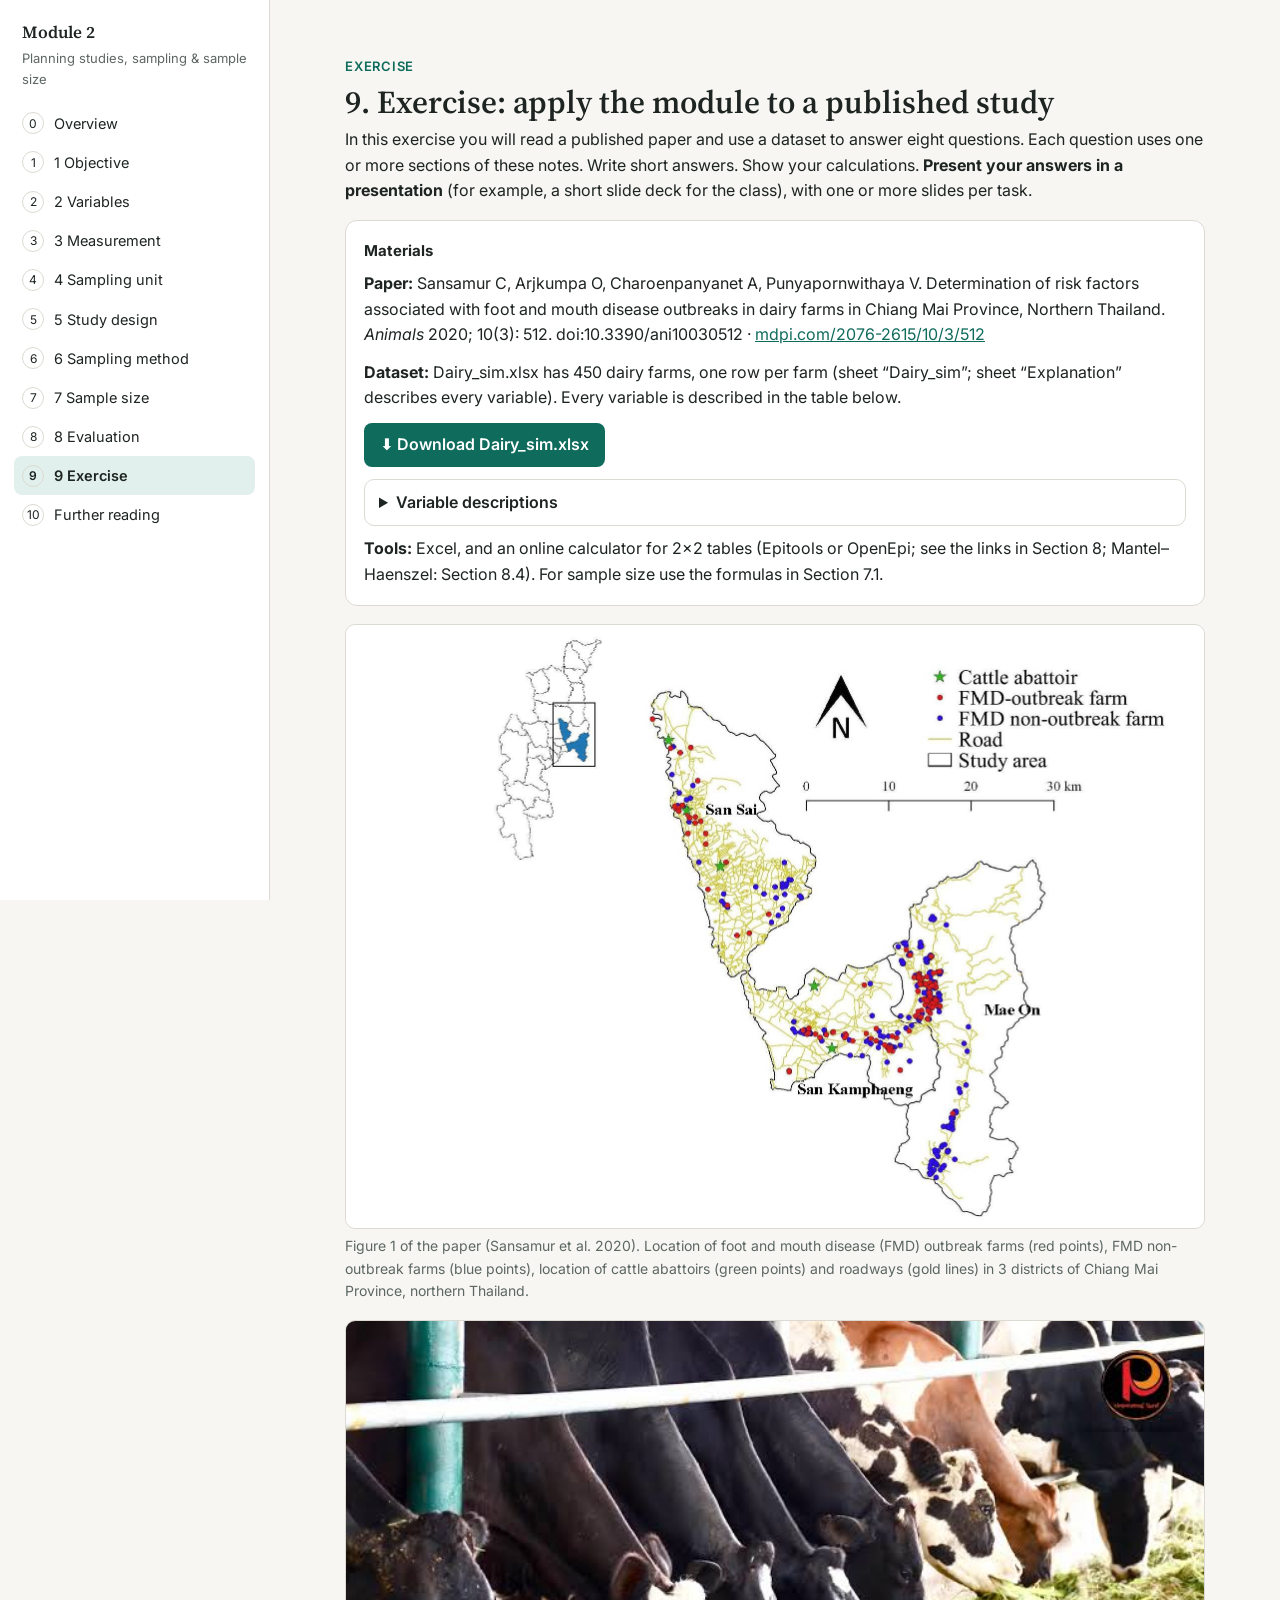
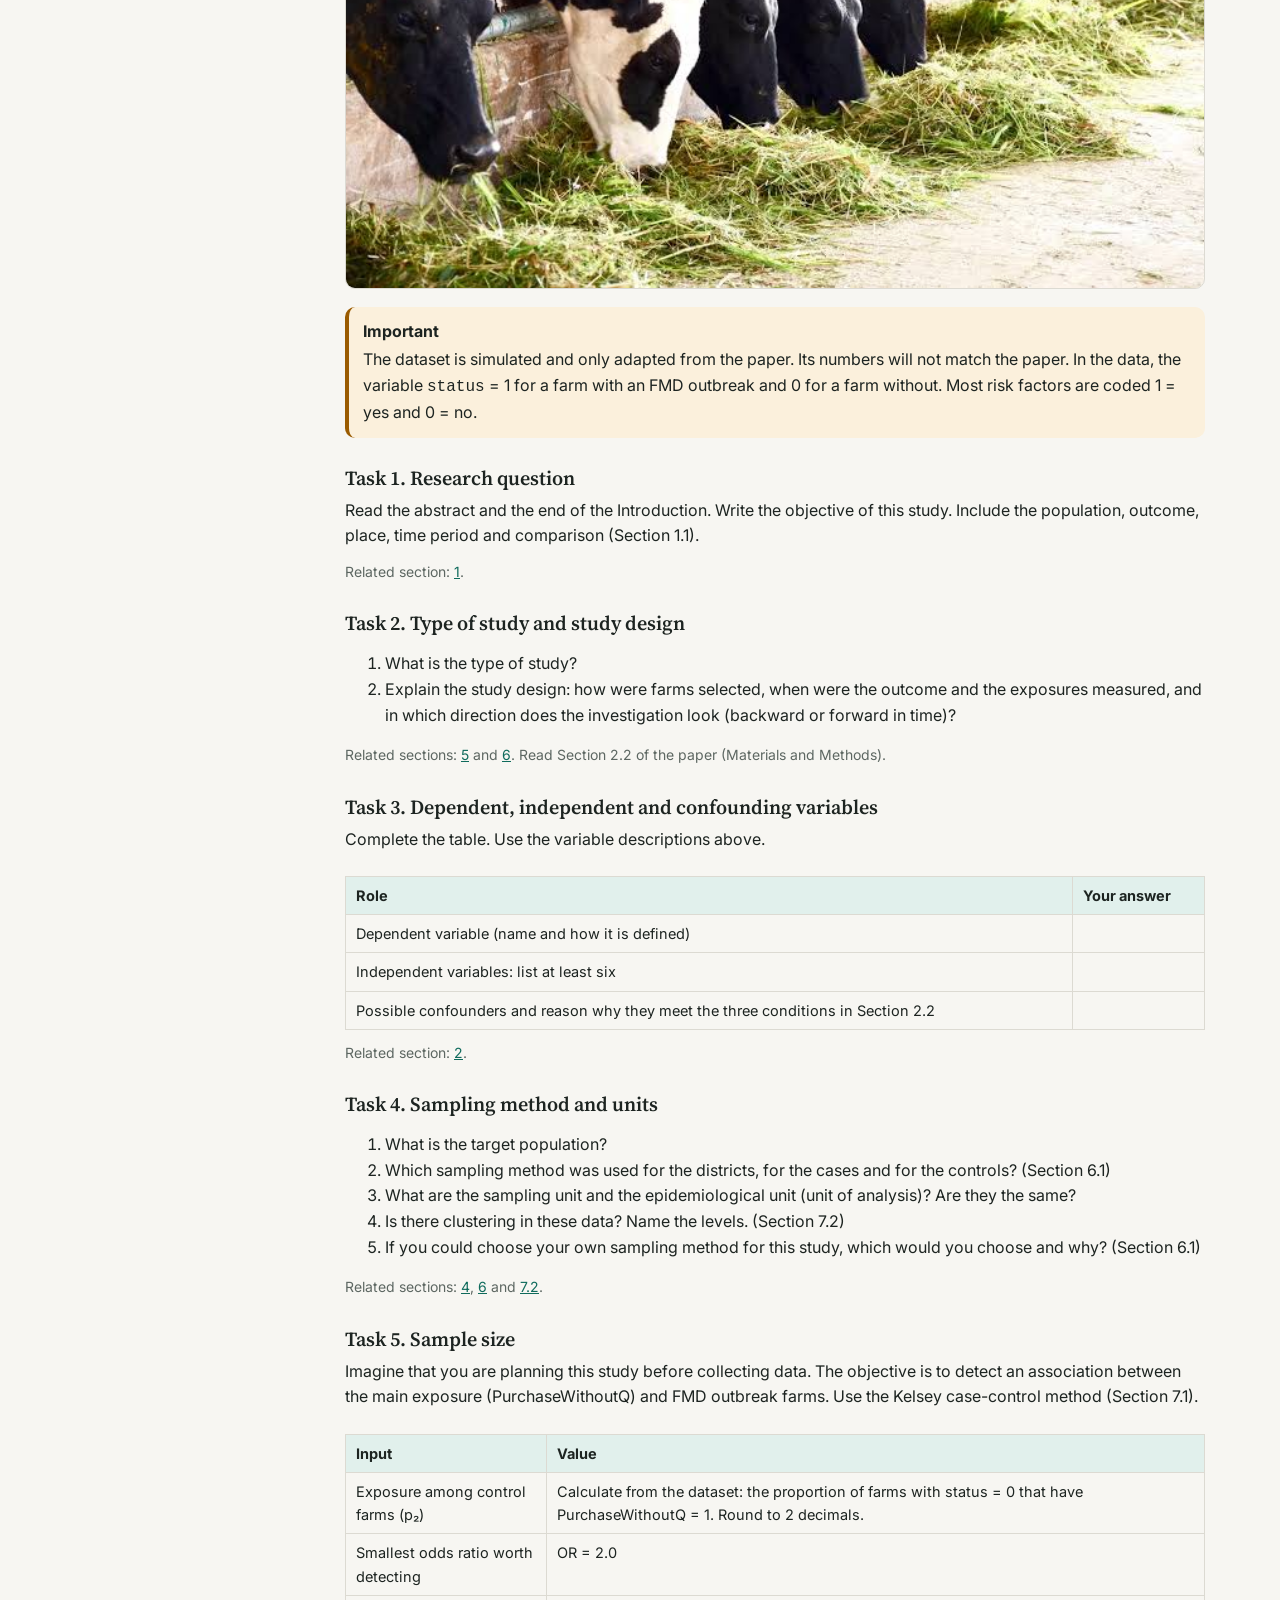
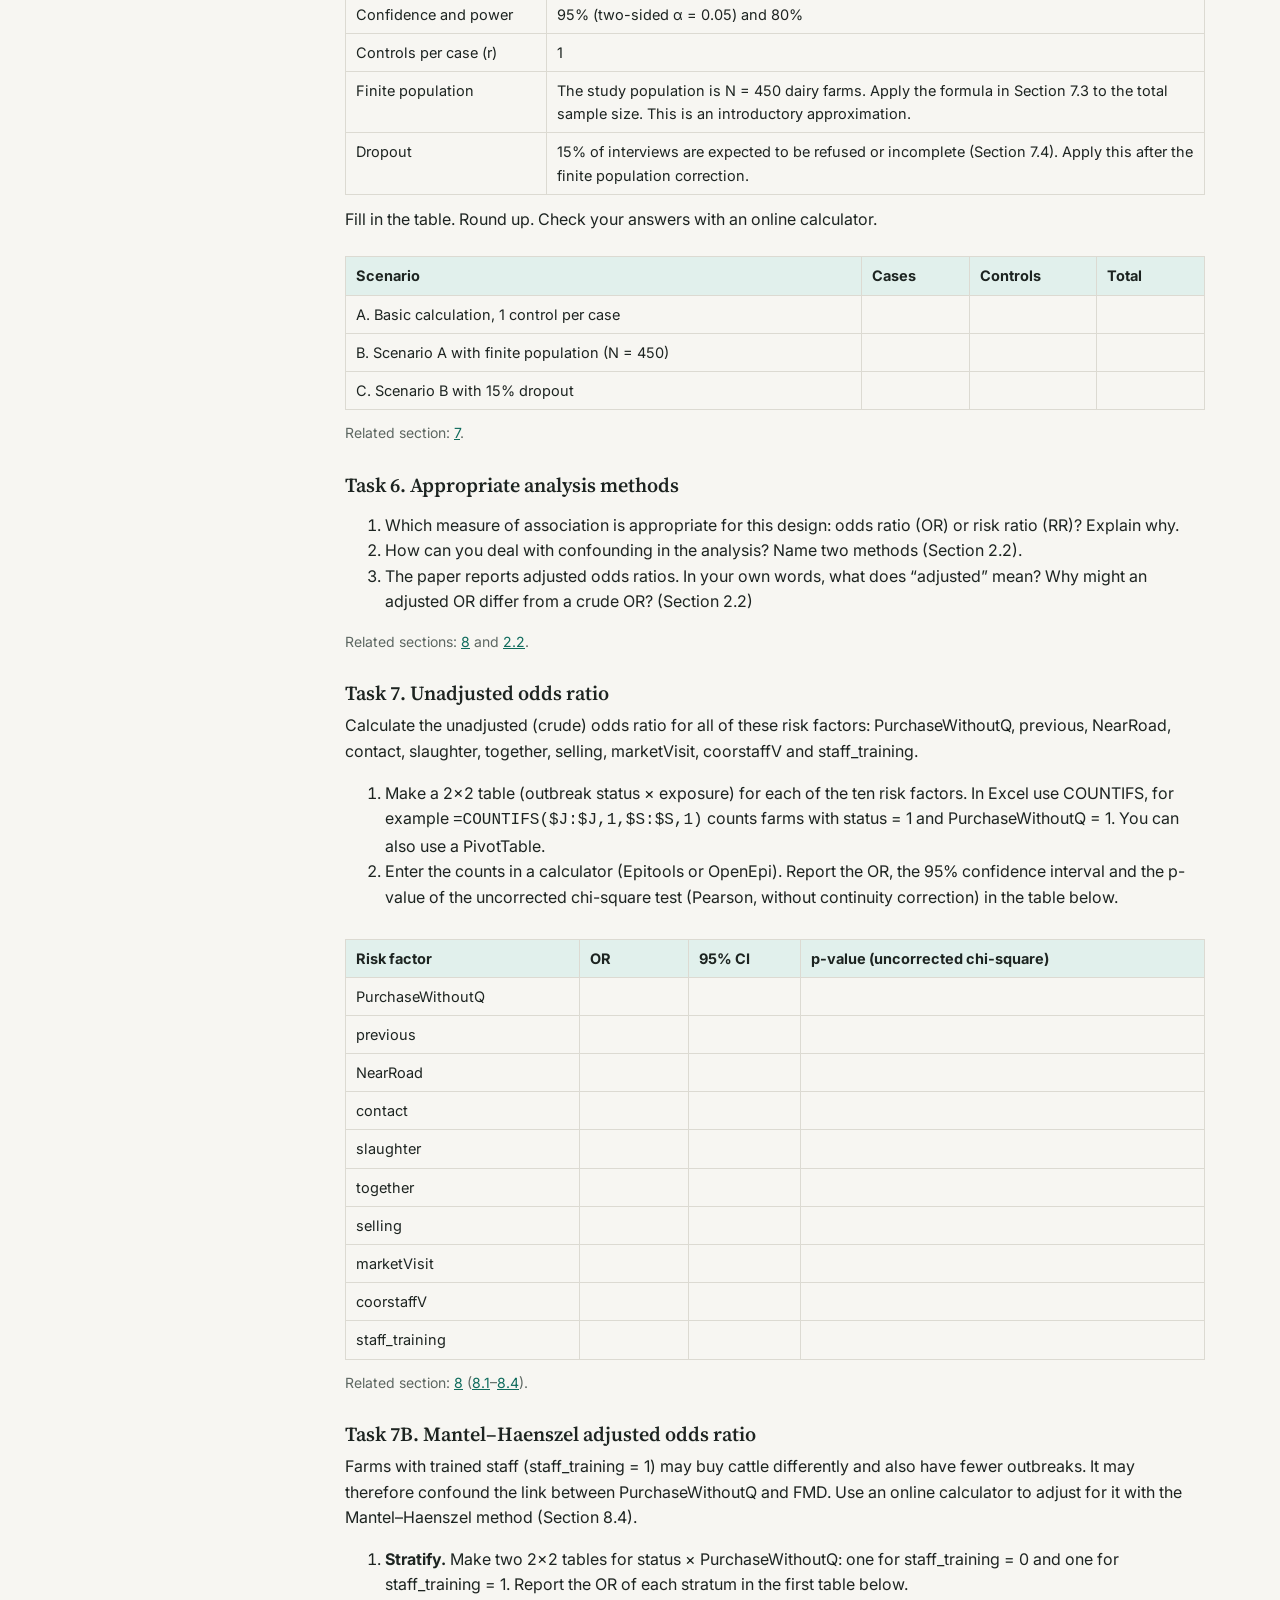
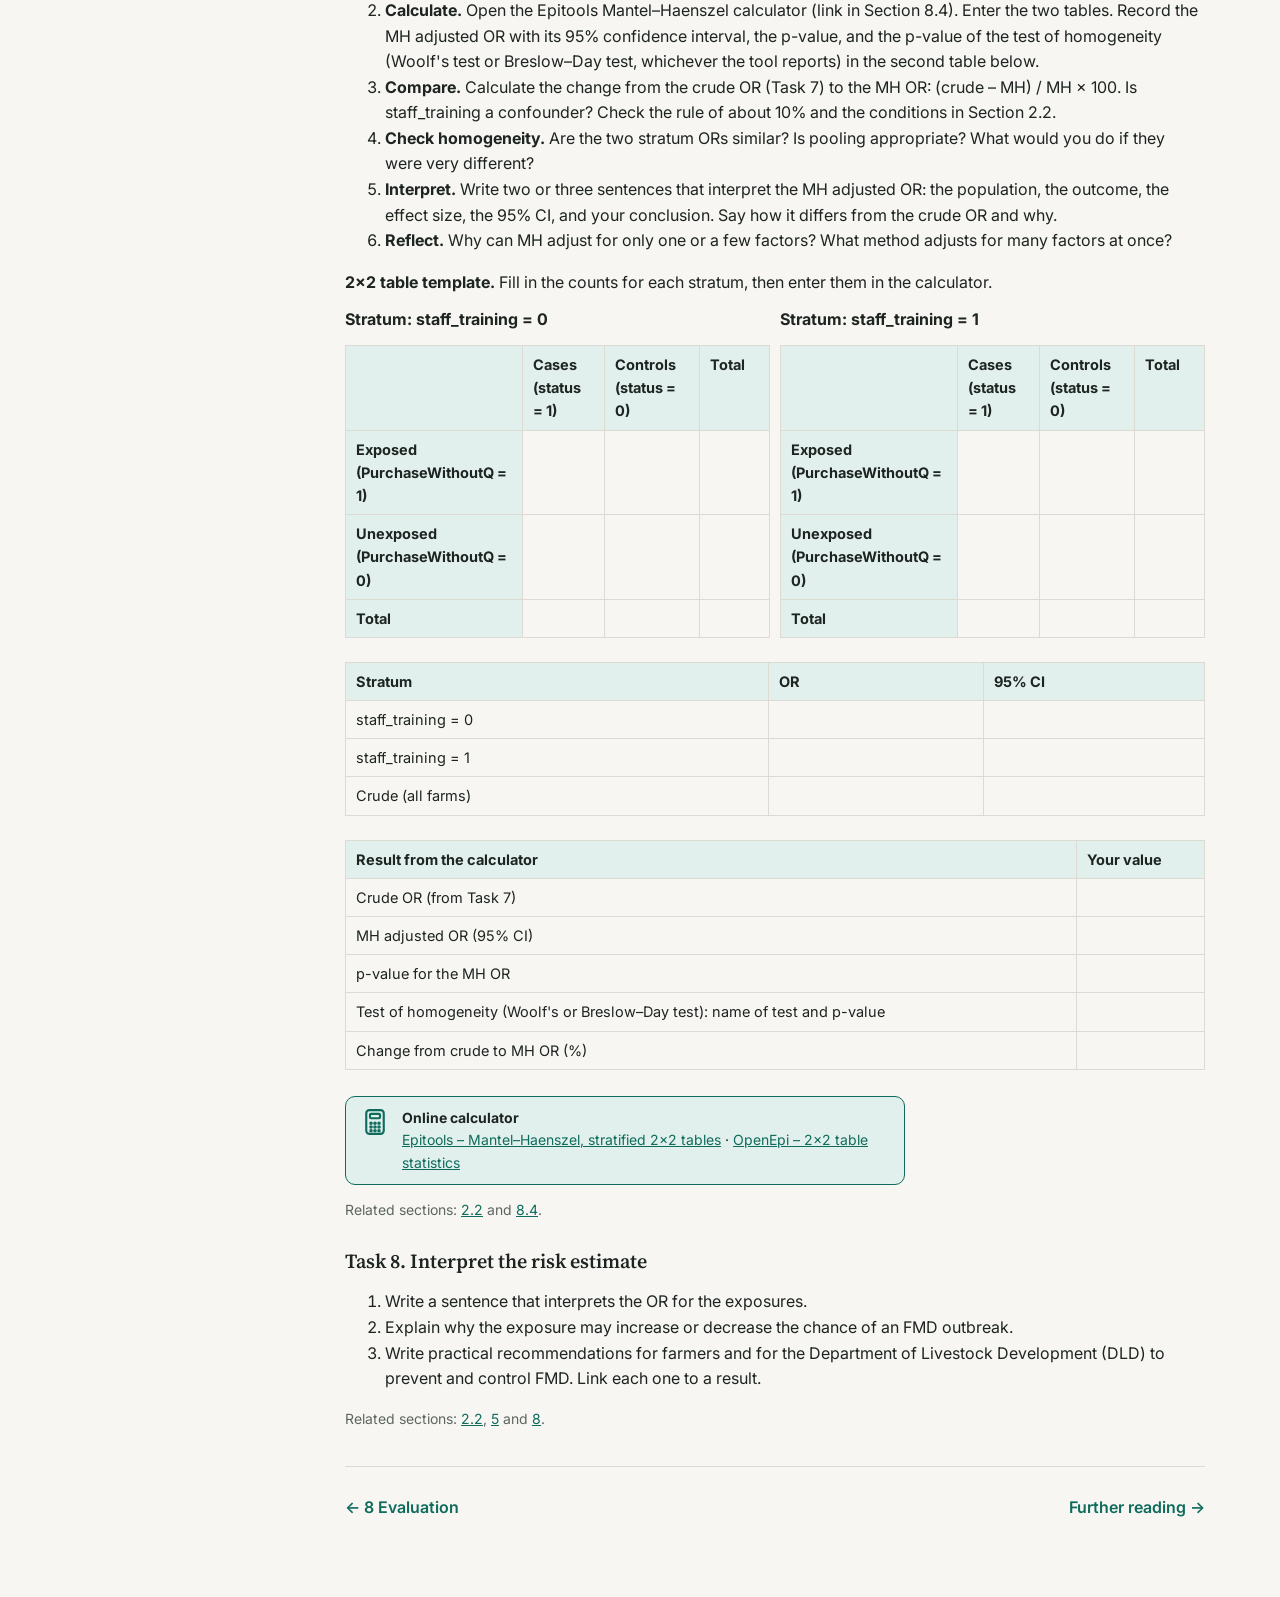
==== commit 70701b73: "Add files via upload" ====
--- a/09-exercise.html
+++ b/09-exercise.html
@@ -45,7 +45,7 @@
  <p class="rel">Related section: <a href="08-evaluation.html">8</a> (<a href="08-evaluation.html#s8-1">8.1</a>–<a href="08-evaluation.html#s8-4">8.4</a>).</p>
  <h3>Task 7B. Mantel–Haenszel adjusted odds ratio</h3>
  <p>Farms with trained staff (staff_training = 1) may buy cattle differently and also have fewer outbreaks. It may therefore confound the link between PurchaseWithoutQ and FMD. Use an online calculator to adjust for it with the Mantel–Haenszel method (Section 8.4).</p>
- <ol><li><b>Stratify.</b> Make two 2×2 tables for status × PurchaseWithoutQ: one for staff_training = 0 and one for staff_training = 1. Report the OR of each stratum in the first table below. Also find the percentage of farms with PurchaseWithoutQ = 1 in each stratum.</li>
+ <ol><li><b>Stratify.</b> Make two 2×2 tables for status × PurchaseWithoutQ: one for staff_training = 0 and one for staff_training = 1. Report the OR of each stratum in the first table below.</li>
  <li><b>Calculate.</b> Open the Epitools Mantel–Haenszel calculator (link in Section 8.4). Enter the two tables. Record the MH adjusted OR with its 95% confidence interval, the p-value, and the p-value of the test of homogeneity (Woolf's test or Breslow–Day test, whichever the tool reports) in the second table below.</li>
  <li><b>Compare.</b> Calculate the change from the crude OR (Task 7) to the MH OR: (crude – MH) / MH × 100. Is staff_training a confounder? Check the rule of about 10% and the conditions in Section 2.2.</li>
  <li><b>Check homogeneity.</b> Are the two stratum ORs similar? Is pooling appropriate? What would you do if they were very different?</li>
@@ -53,7 +53,7 @@
  <li><b>Reflect.</b> Why can MH adjust for only one or a few factors? What method adjusts for many factors at once?</li></ol>
  <p><b>2×2 table template.</b> Fill in the counts for each stratum, then enter them in the calculator.</p>
  <div class="strata"><div><b>Stratum: staff_training = 0</b><div class="tw"><table class="st"><tr><th></th><th>Cases (status = 1)</th><th>Controls (status = 0)</th><th>Total</th></tr><tr><th>Exposed (PurchaseWithoutQ = 1)</th><td></td><td></td><td></td></tr><tr><th>Unexposed (PurchaseWithoutQ = 0)</th><td></td><td></td><td></td></tr><tr><th>Total</th><td></td><td></td><td></td></tr></table></div></div><div><b>Stratum: staff_training = 1</b><div class="tw"><table class="st"><tr><th></th><th>Cases (status = 1)</th><th>Controls (status = 0)</th><th>Total</th></tr><tr><th>Exposed (PurchaseWithoutQ = 1)</th><td></td><td></td><td></td></tr><tr><th>Unexposed (PurchaseWithoutQ = 0)</th><td></td><td></td><td></td></tr><tr><th>Total</th><td></td><td></td><td></td></tr></table></div></div></div>
- <div class="tw"><table class="st"><tr><th>Stratum</th><th>OR</th><th>95% CI</th><th>% of farms with PurchaseWithoutQ = 1</th></tr><tr><td>staff_training = 0</td><td></td><td></td><td></td></tr><tr><td>staff_training = 1</td><td></td><td></td><td></td></tr><tr><td>Crude (all farms)</td><td></td><td></td><td></td></tr></table></div>
+ <div class="tw"><table class="st"><tr><th>Stratum</th><th>OR</th><th>95% CI</th></tr><tr><td>staff_training = 0</td><td></td><td></td></tr><tr><td>staff_training = 1</td><td></td><td></td></tr><tr><td>Crude (all farms)</td><td></td><td></td></tr></table></div>
  <div class="tw"><table class="st"><tr><th>Result from the calculator</th><th>Your value</th></tr><tr><td>Crude OR (from Task 7)</td><td></td></tr><tr><td>MH adjusted OR (95% CI)</td><td></td></tr><tr><td>p-value for the MH OR</td><td></td></tr><tr><td>Test of homogeneity (Woolf's or Breslow–Day test): name of test and p-value</td><td></td></tr><tr><td>Change from crude to MH OR (%)</td><td></td></tr></table></div>
  <div class="calc"><svg viewBox="0 0 24 24" width="30" height="30" fill="none" stroke="currentColor" stroke-width="1.7" stroke-linecap="round" stroke-linejoin="round" aria-hidden="true"><rect x="5" y="2.5" width="14" height="19" rx="2.5"/><rect x="8" y="5.5" width="8" height="3.5" rx=".8"/><circle cx="8.8" cy="13" r=".6" fill="currentColor"/><circle cx="12" cy="13" r=".6" fill="currentColor"/><circle cx="15.2" cy="13" r=".6" fill="currentColor"/><circle cx="8.8" cy="16" r=".6" fill="currentColor"/><circle cx="12" cy="16" r=".6" fill="currentColor"/><circle cx="15.2" cy="16" r=".6" fill="currentColor"/><circle cx="8.8" cy="19" r=".6" fill="currentColor"/><circle cx="12" cy="19" r=".6" fill="currentColor"/><circle cx="15.2" cy="19" r=".6" fill="currentColor"/></svg><div><b>Online calculator</b><br><a href="https://epitools.ausvet.com.au/mantelhaenszel" target="_blank" rel="noopener">Epitools – Mantel–Haenszel, stratified 2×2 tables</a> · <a href="https://www.openepi.com/TwobyTwo/TwobyTwo.htm" target="_blank" rel="noopener">OpenEpi – 2×2 table statistics</a></div></div>
  <p class="rel">Related sections: <a href="02-variables.html#s2-2">2.2</a> and <a href="08-evaluation.html#s8-4">8.4</a>.</p>
